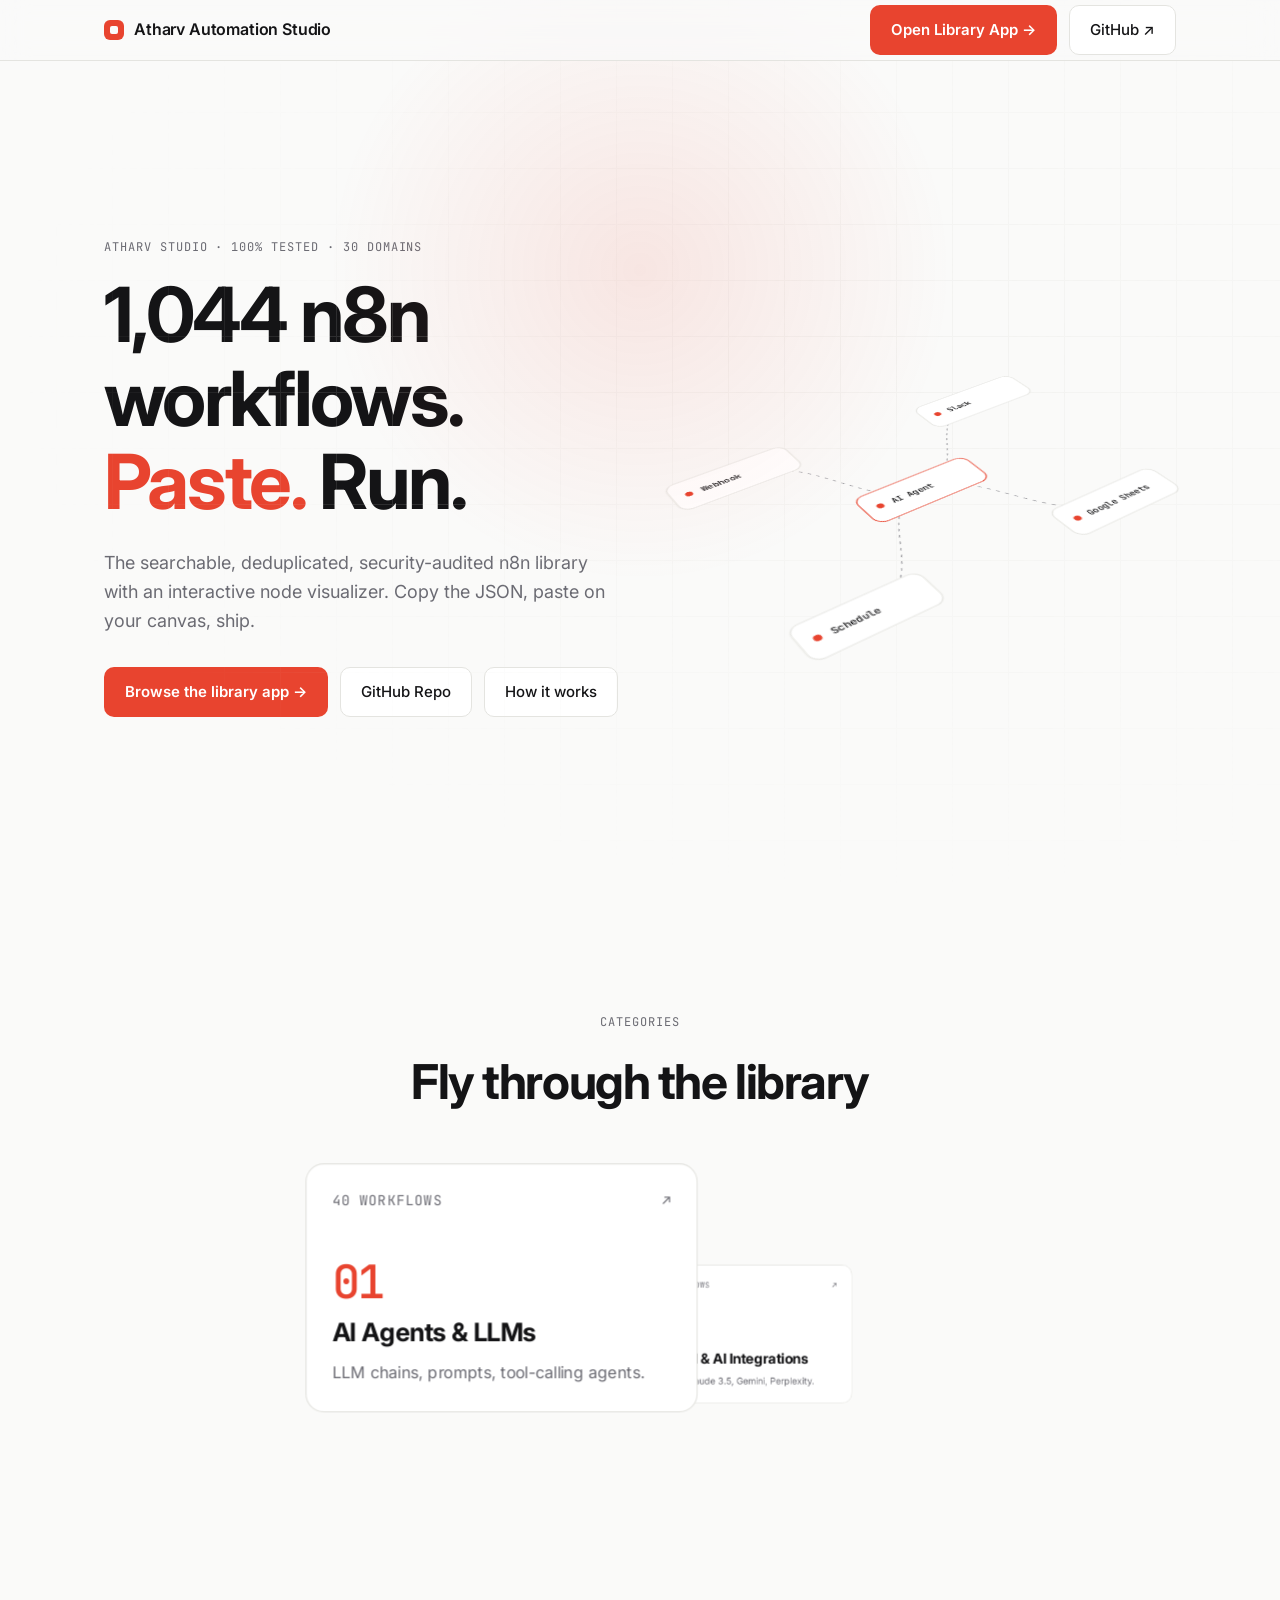
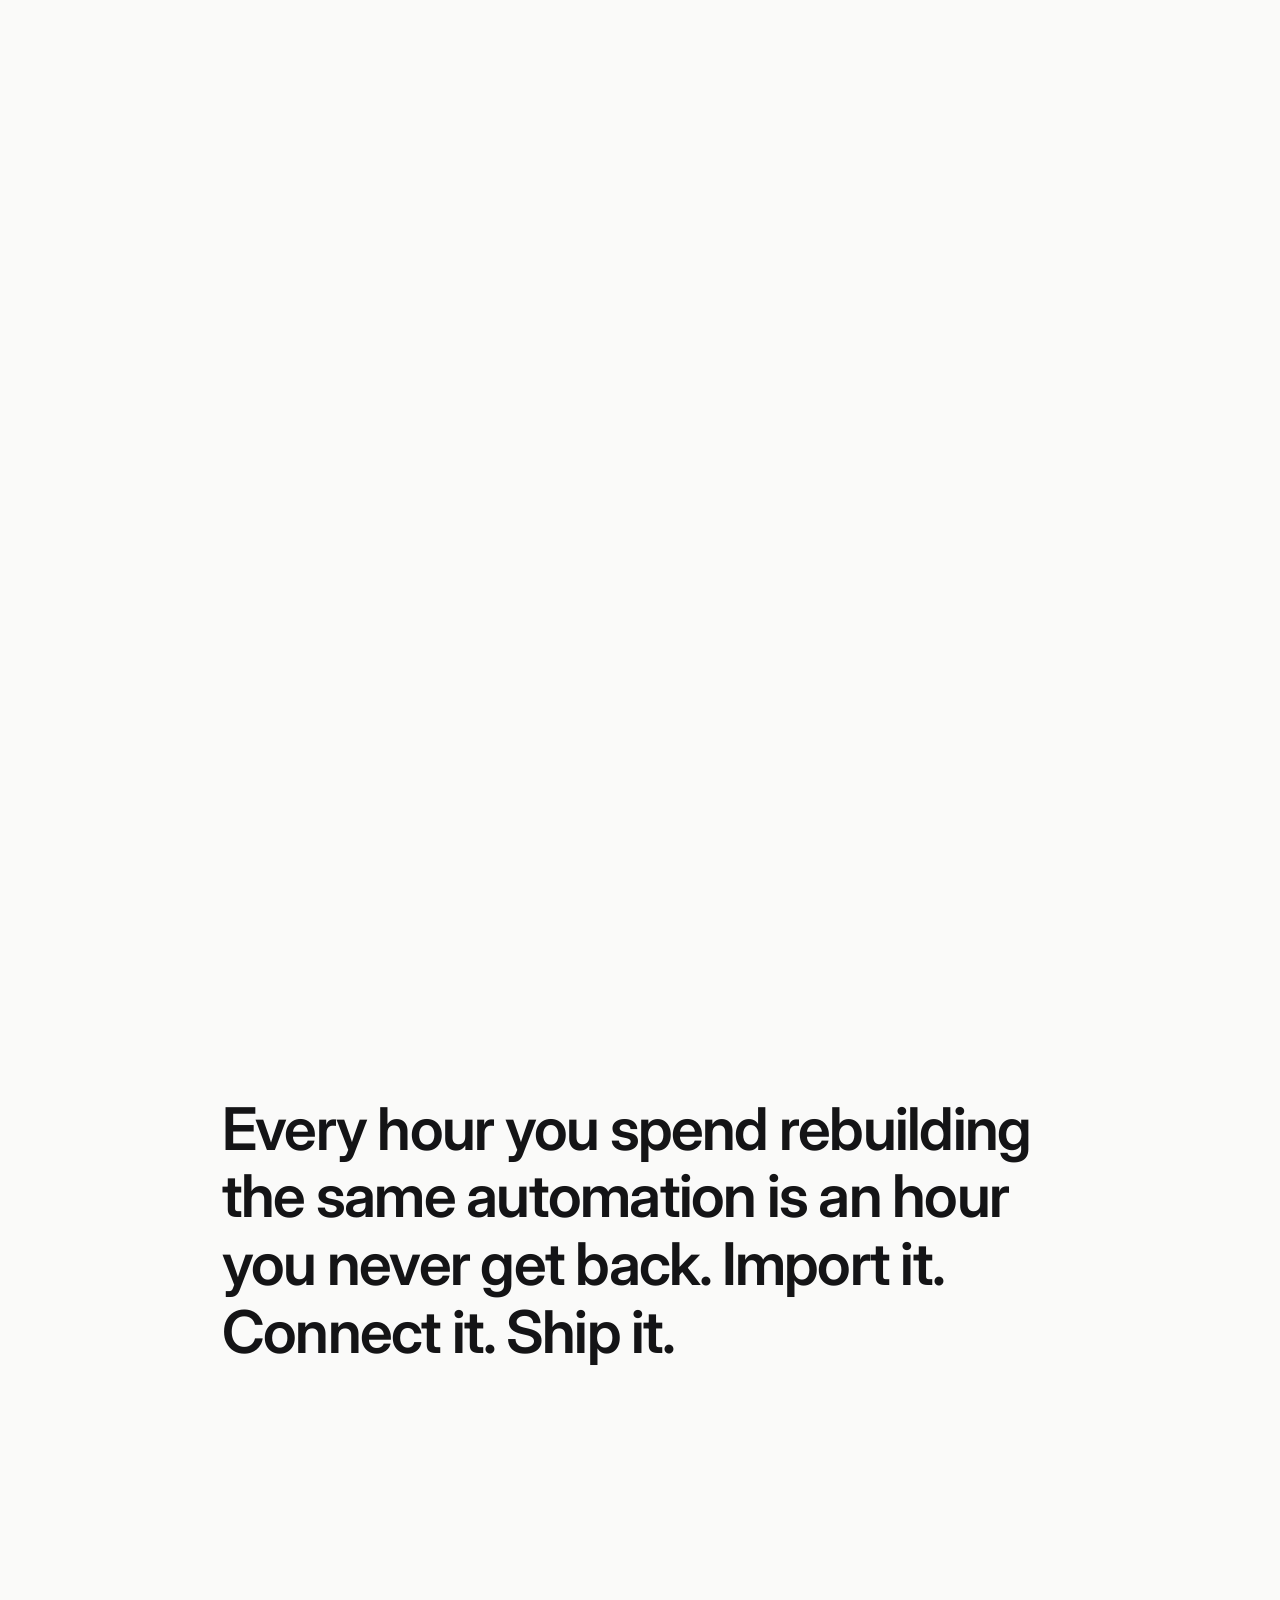
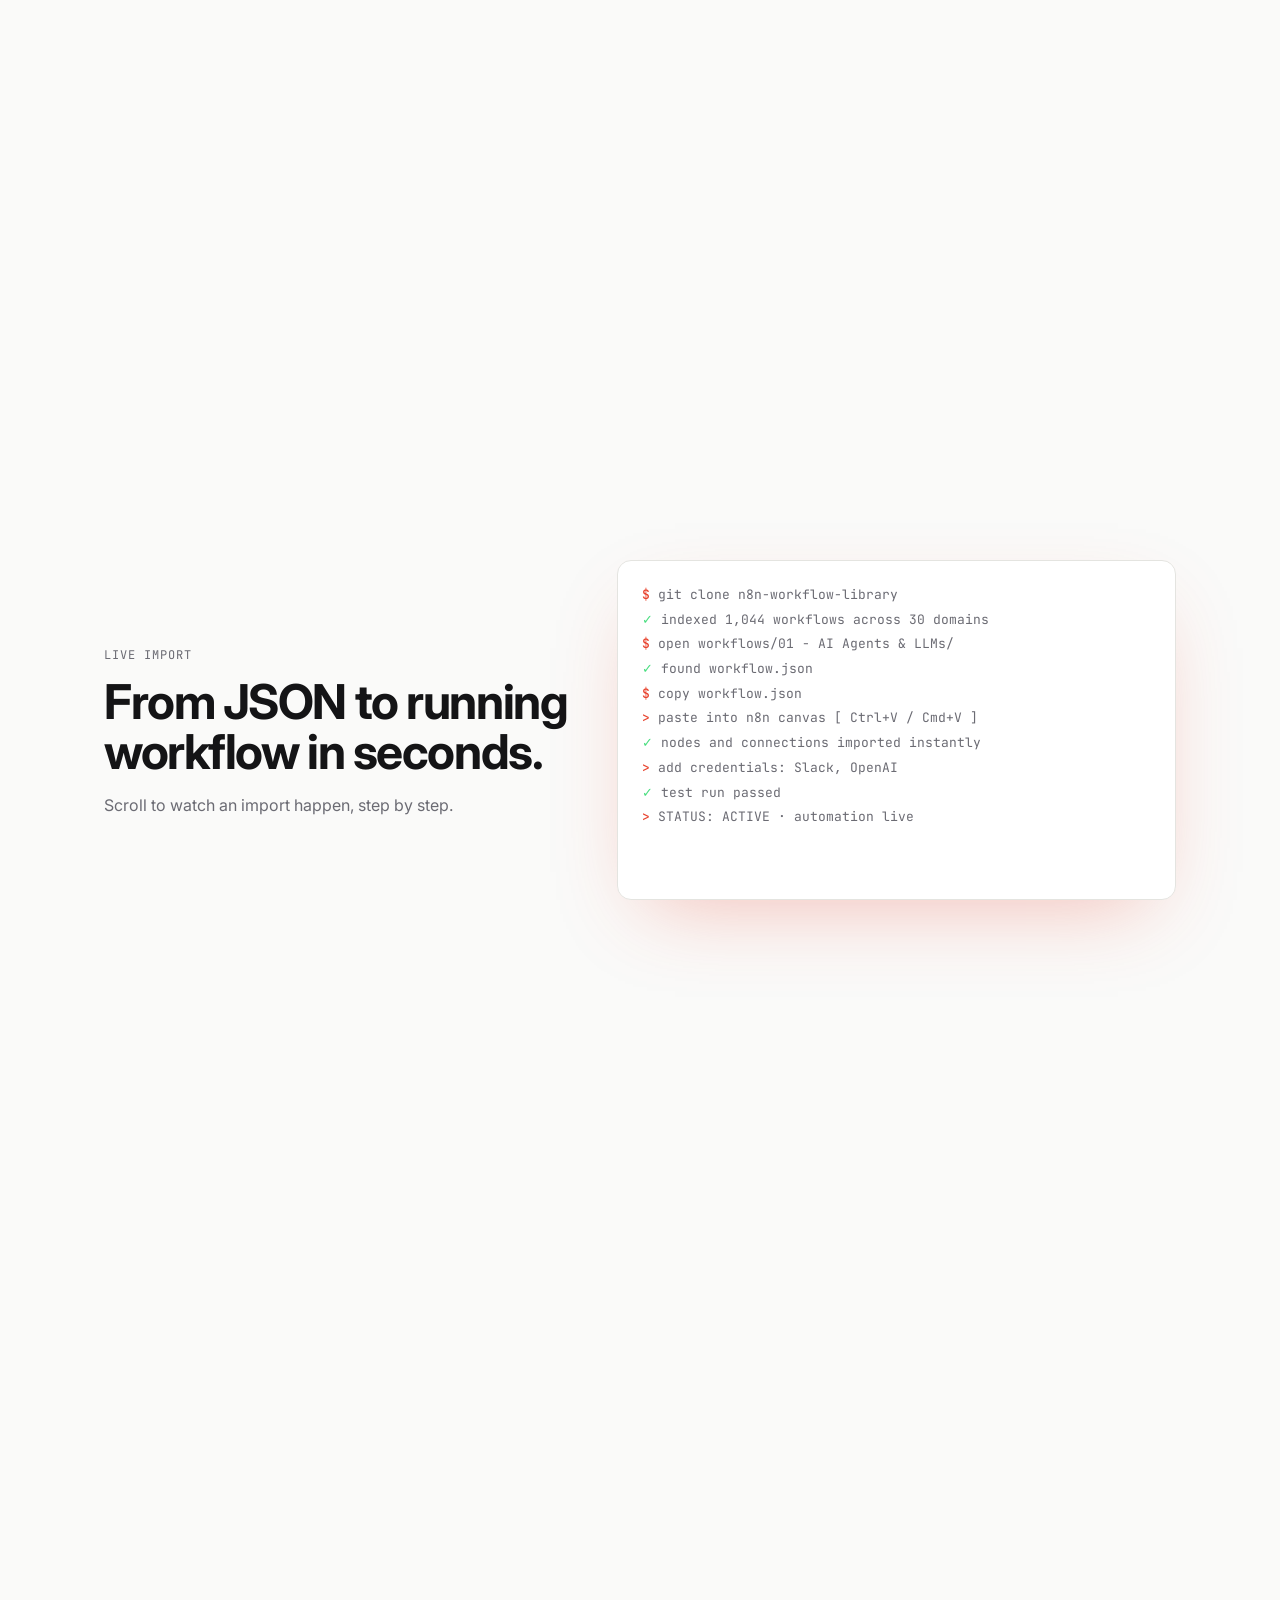
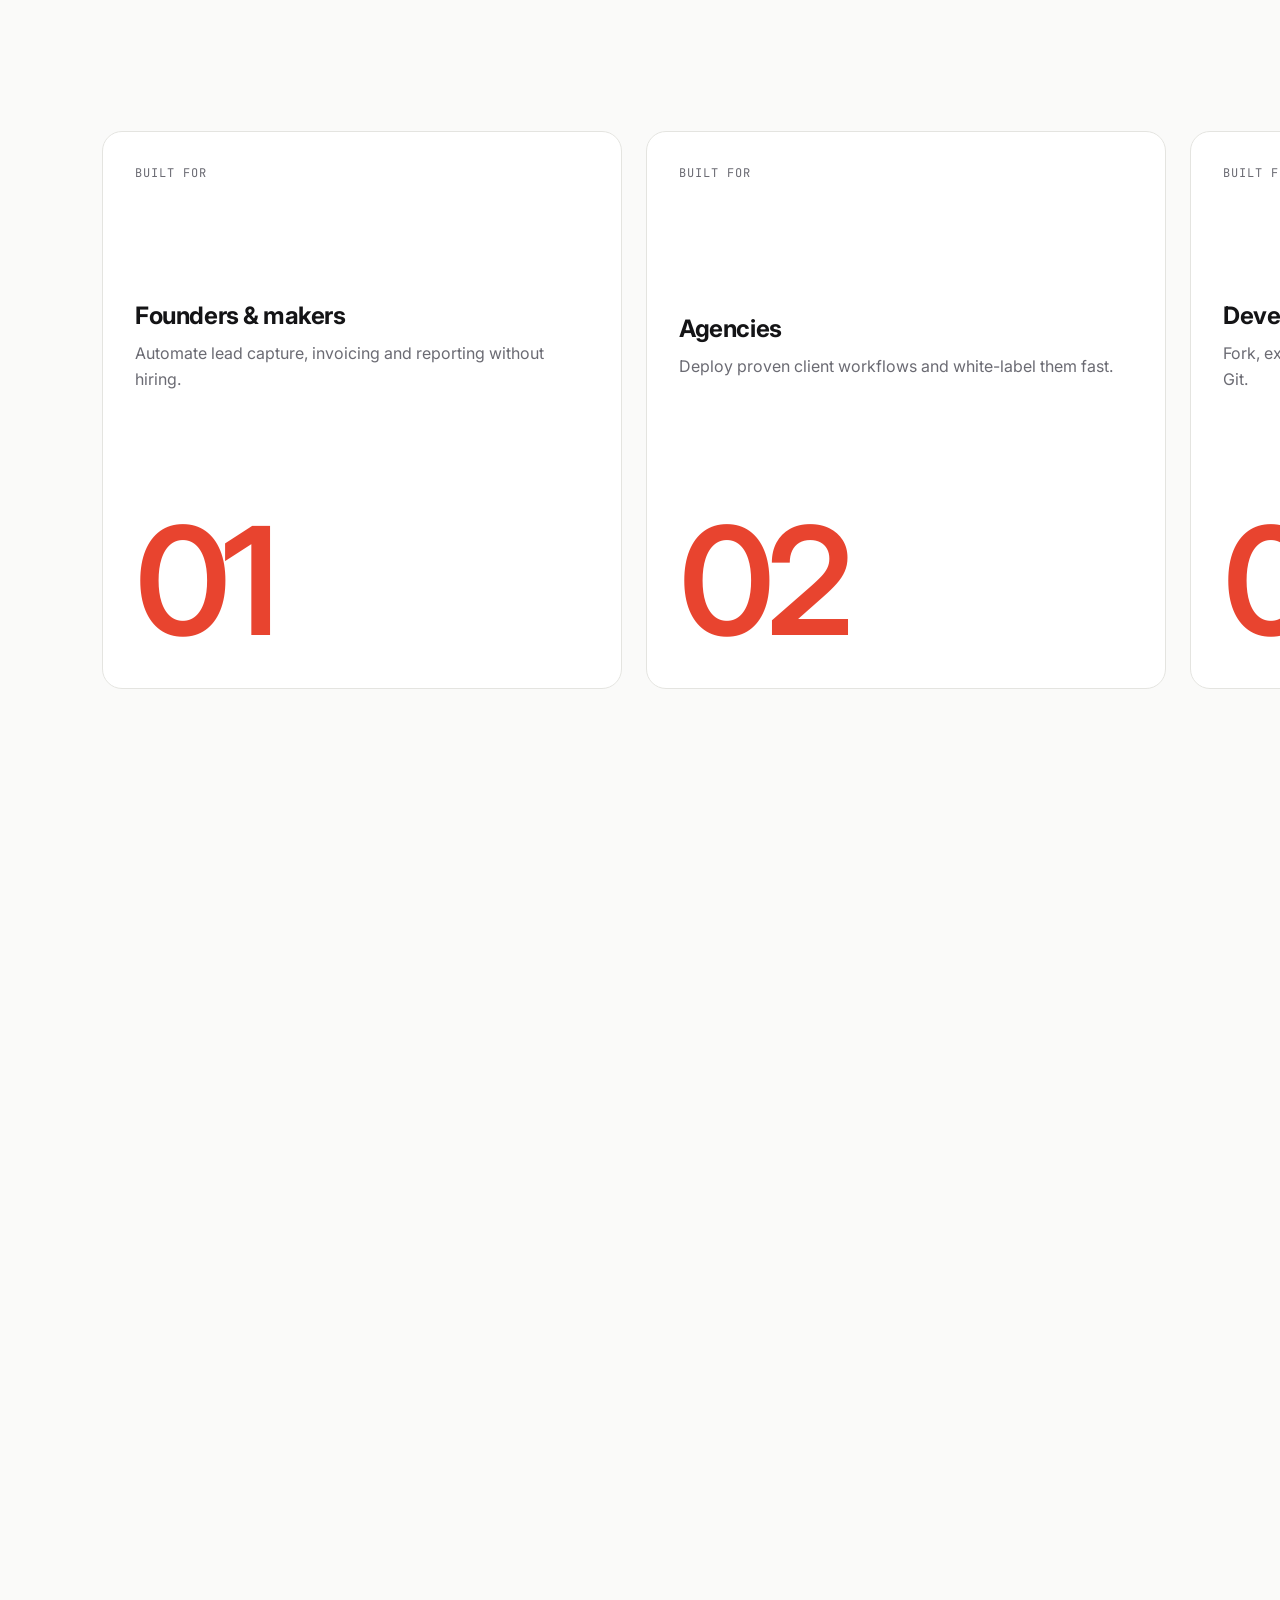
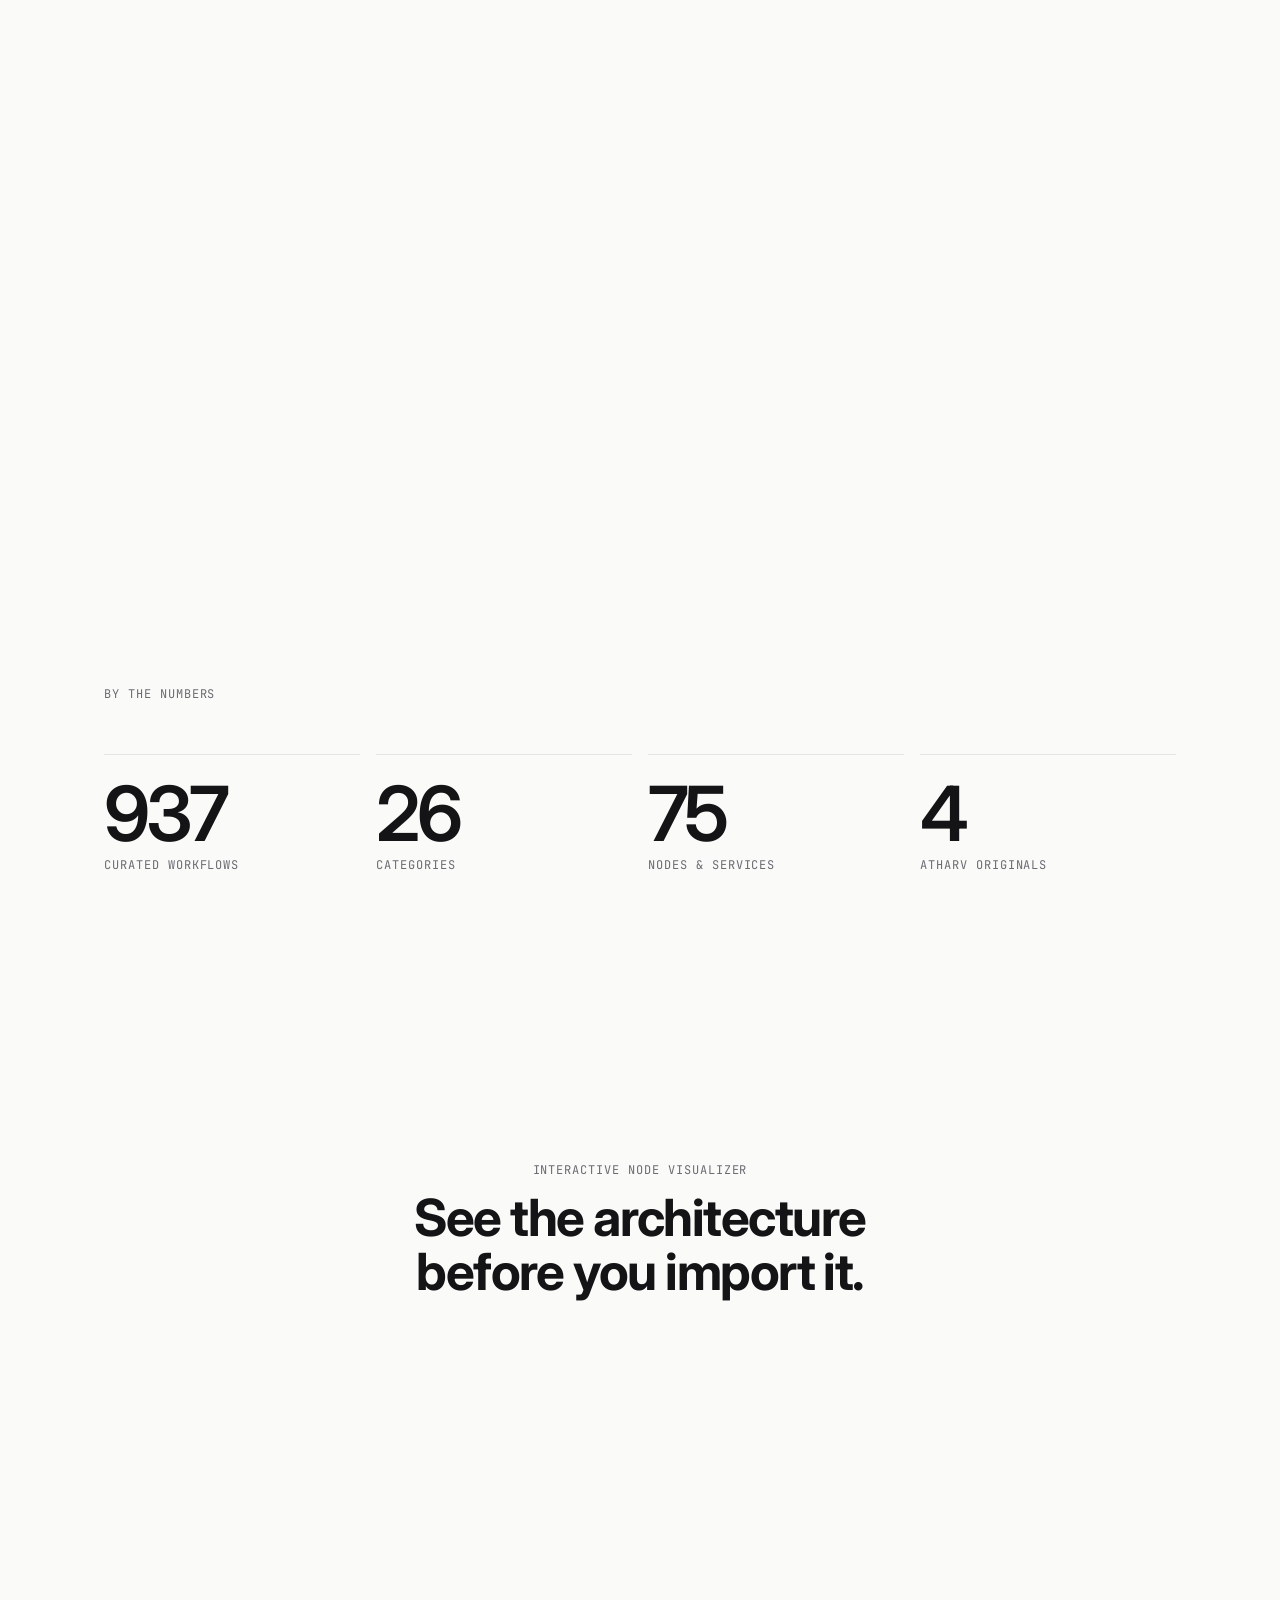
==== index.html @ 752c6cb5 "add github pages workflow and root redirect" ====
<!DOCTYPE html>
<html lang="en">
<head>
  <meta charset="utf-8">
  <meta name="viewport" content="width=device-width, initial-scale=1">
  <title>Atharv Automation Studio — n8n Workflow Library</title>
  <meta http-equiv="refresh" content="0; url=web/">
  <link rel="canonical" href="web/">
  <script>
    // Seamless immediate client redirect
    window.location.replace("web/" + window.location.search + window.location.hash);
  </script>
</head>
<body style="background:#0a0a0b;color:#f4f4f5;font-family:system-ui,-apple-system,sans-serif;display:grid;place-items:center;height:100vh;margin:0">
  <p>Redirecting to <a href="web/" style="color:#ff6d5a;text-decoration:none;font-weight:600">Atharv Automation Studio</a>...</p>
</body>
</html>
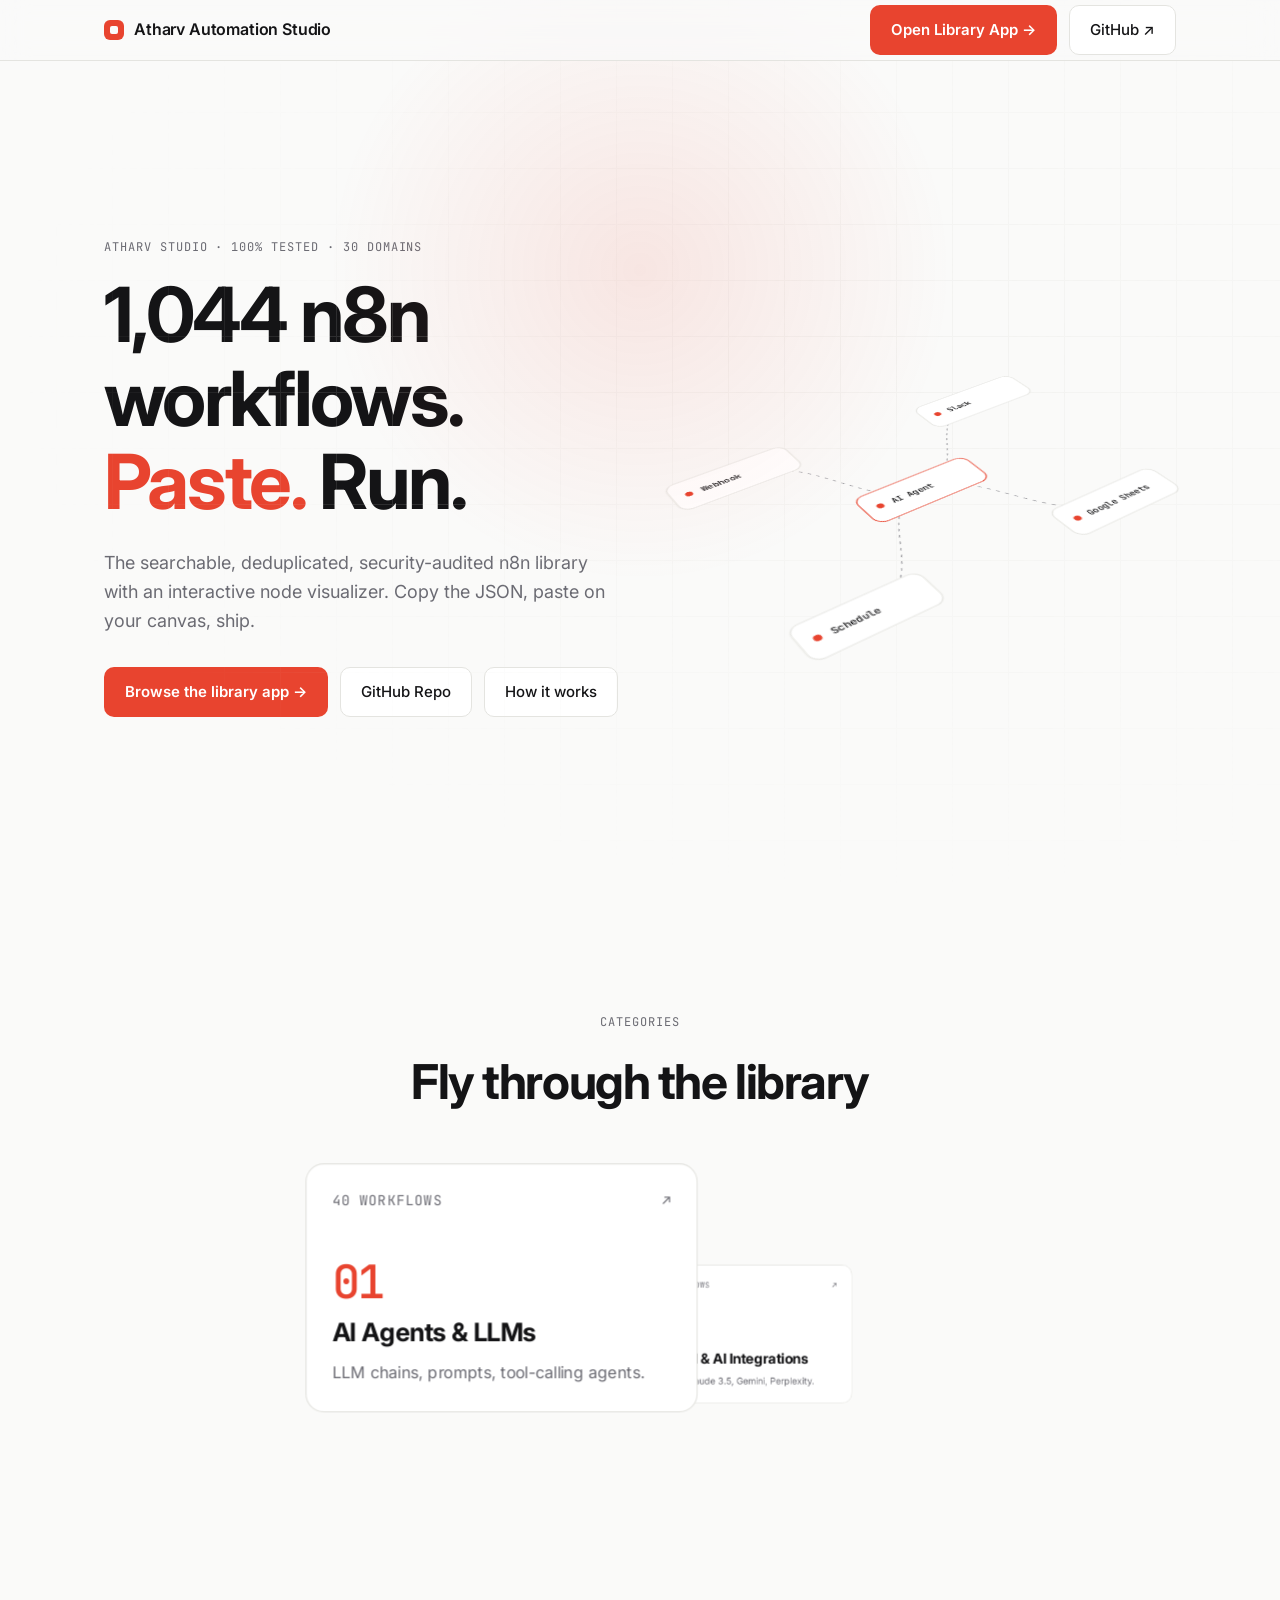
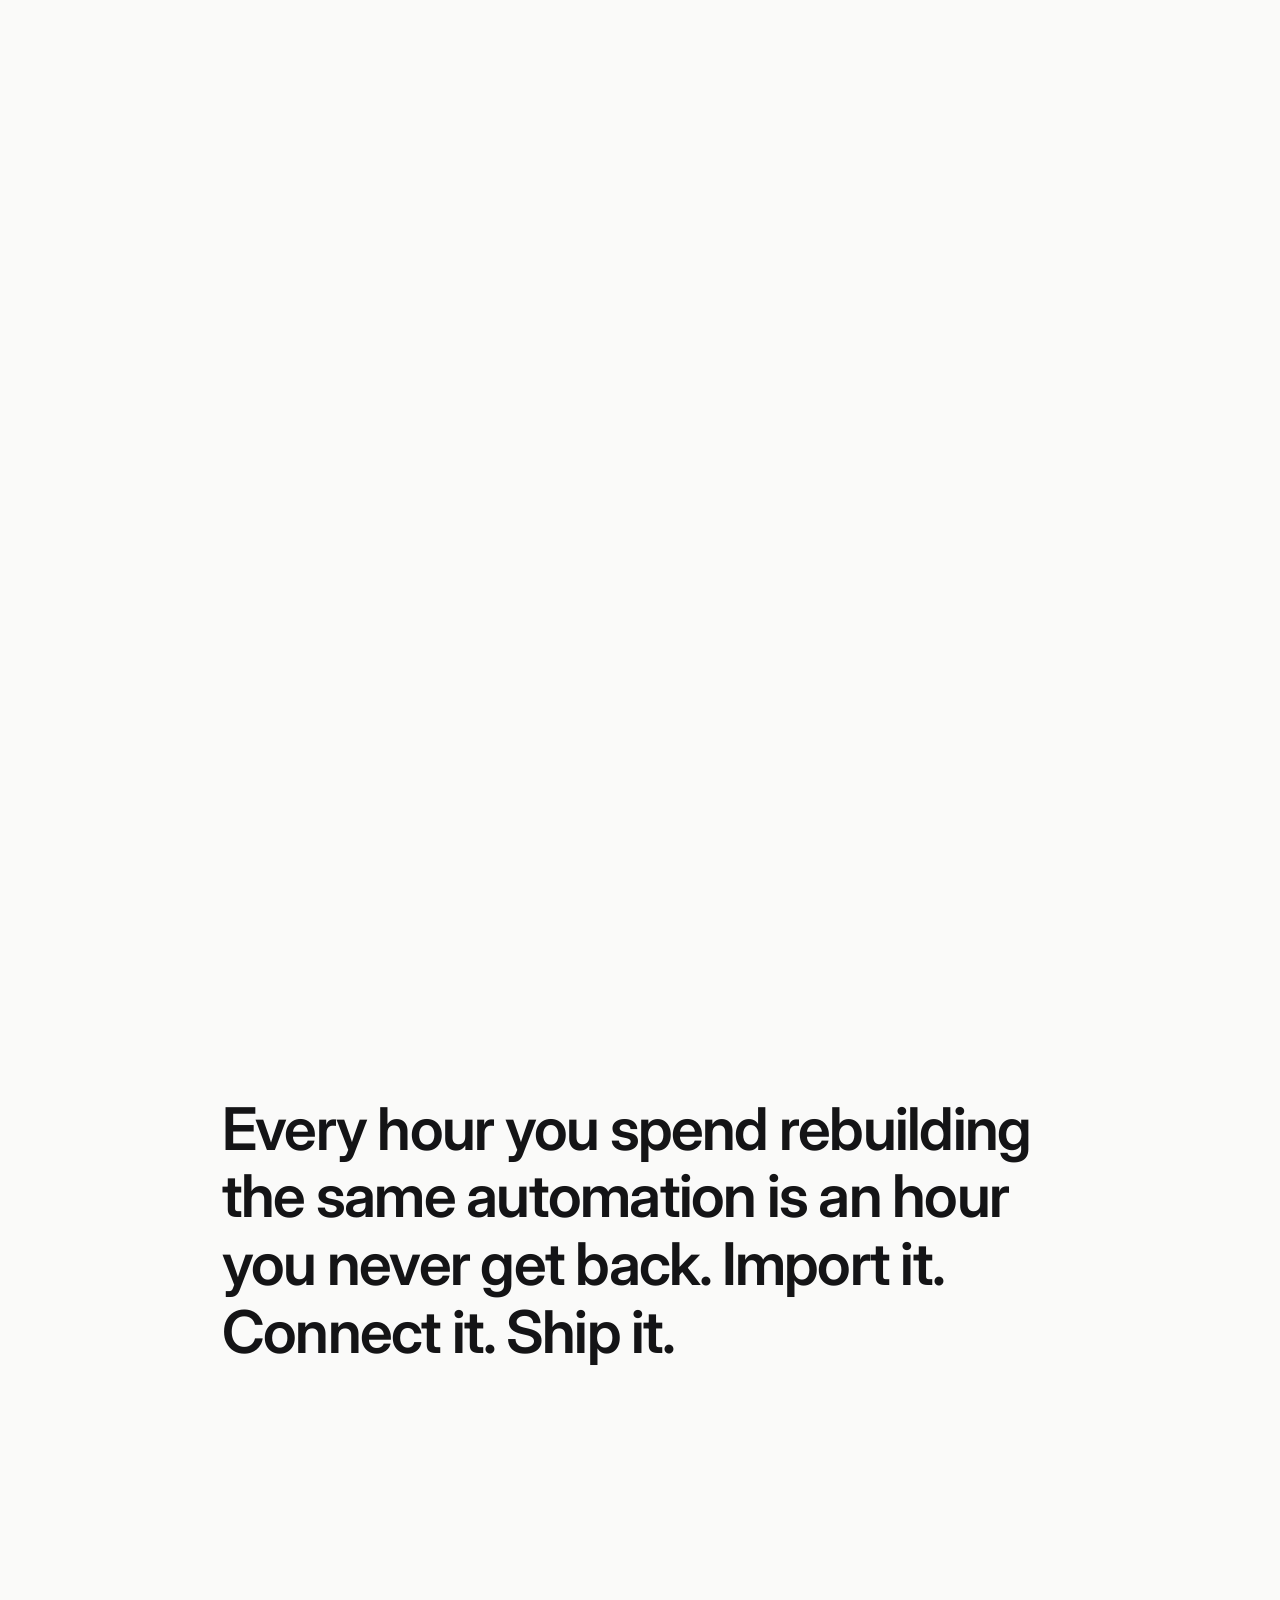
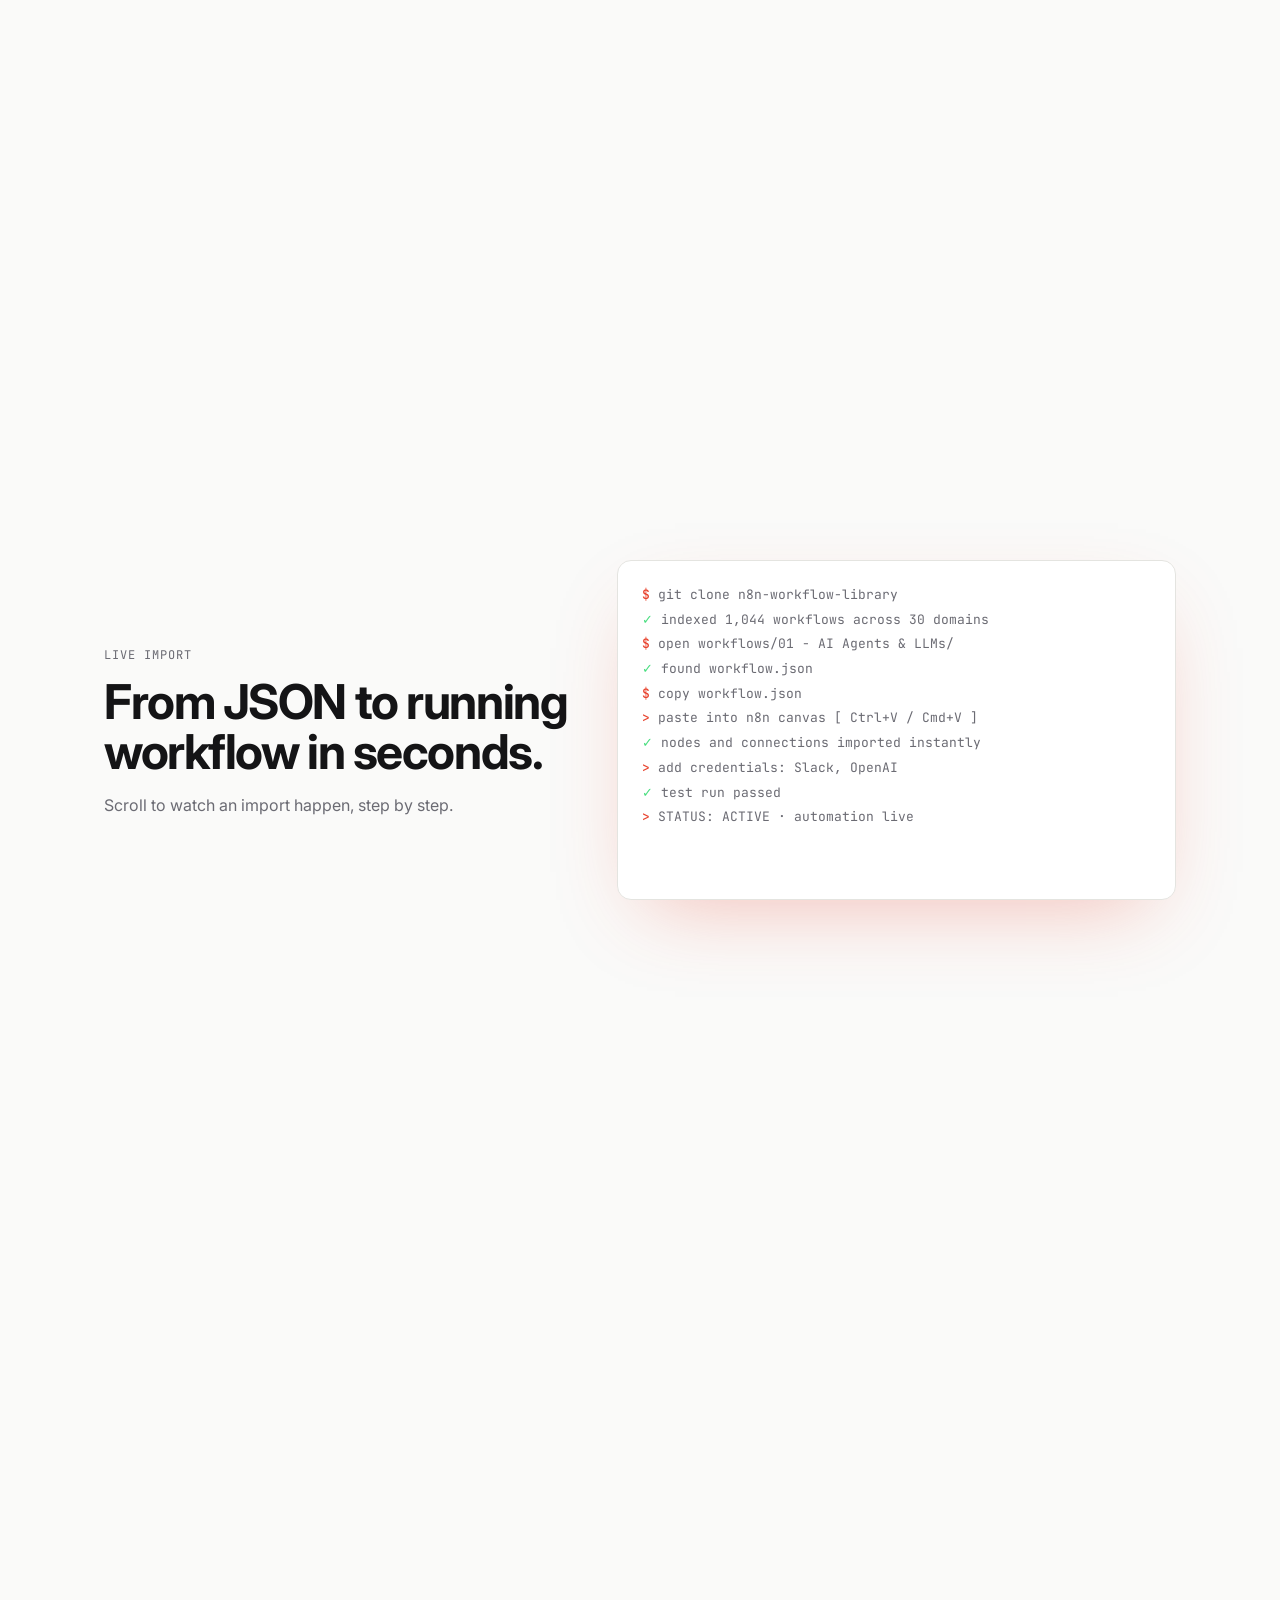
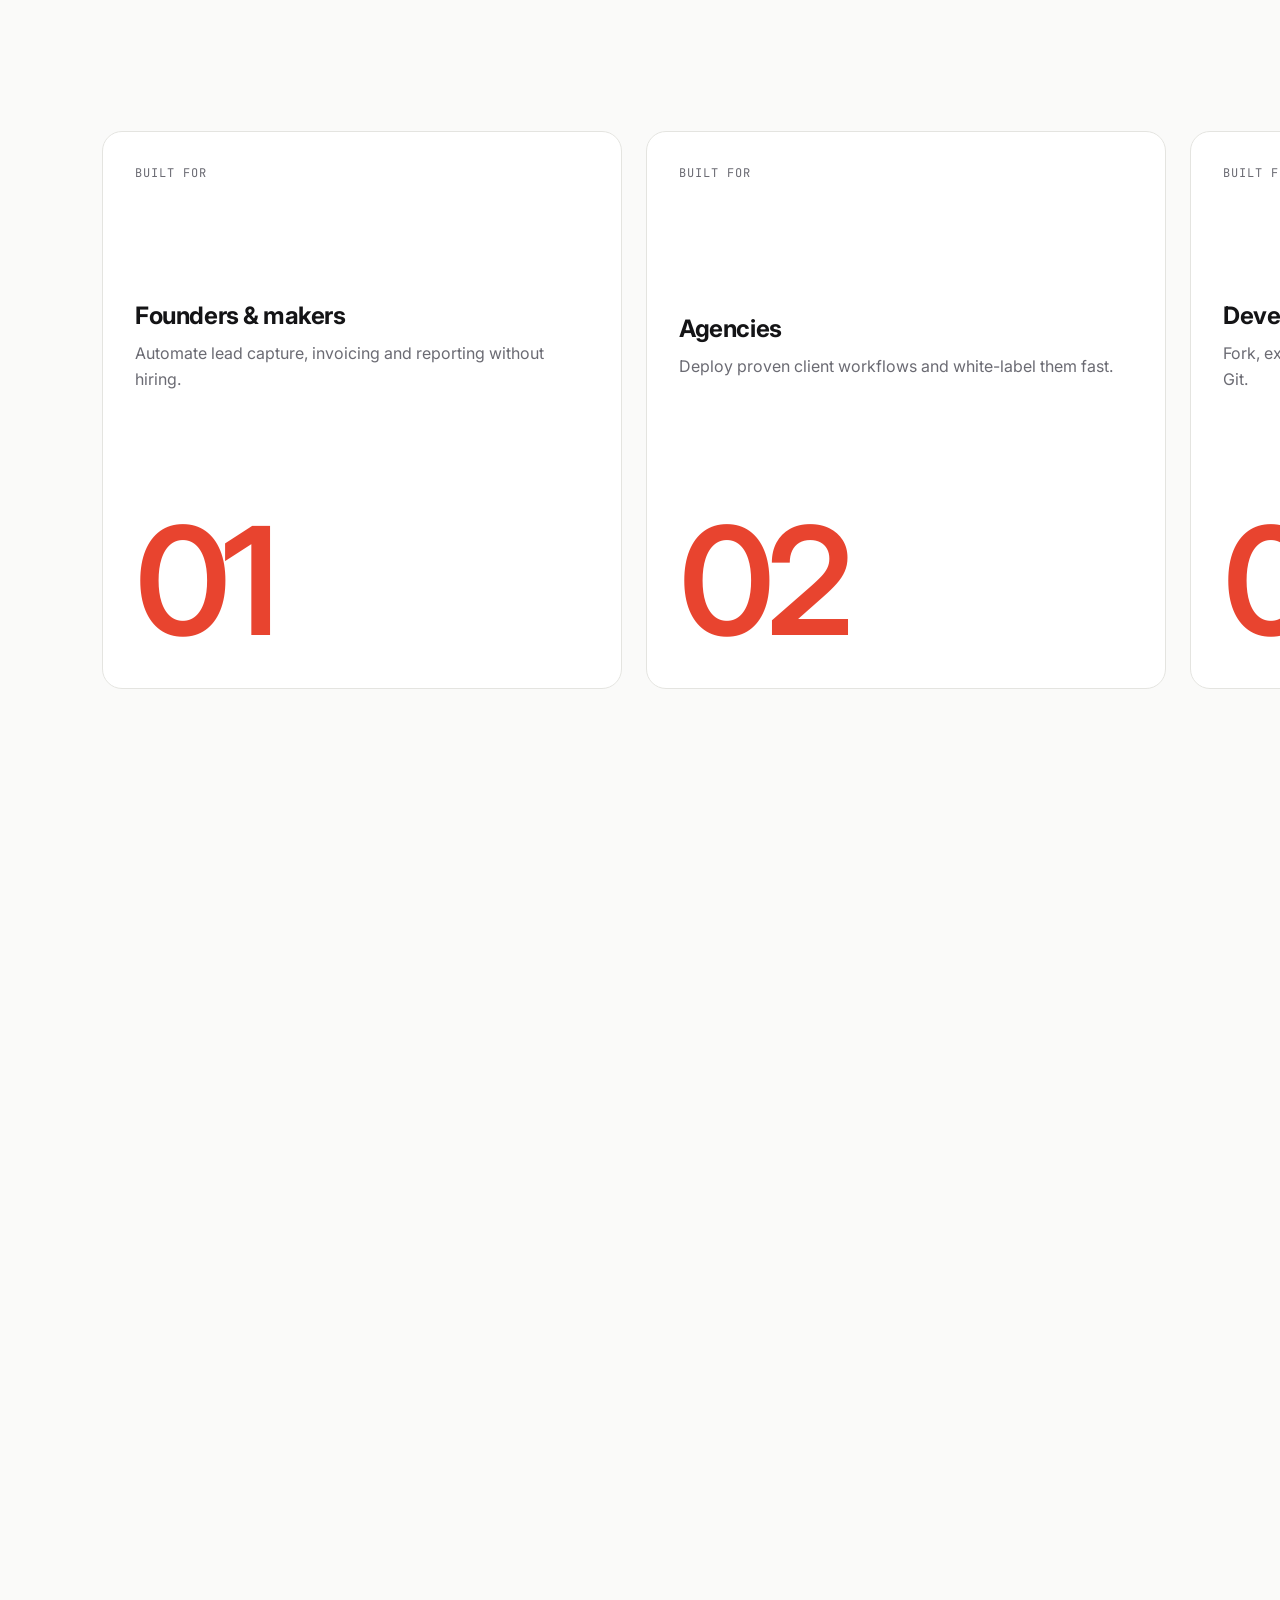
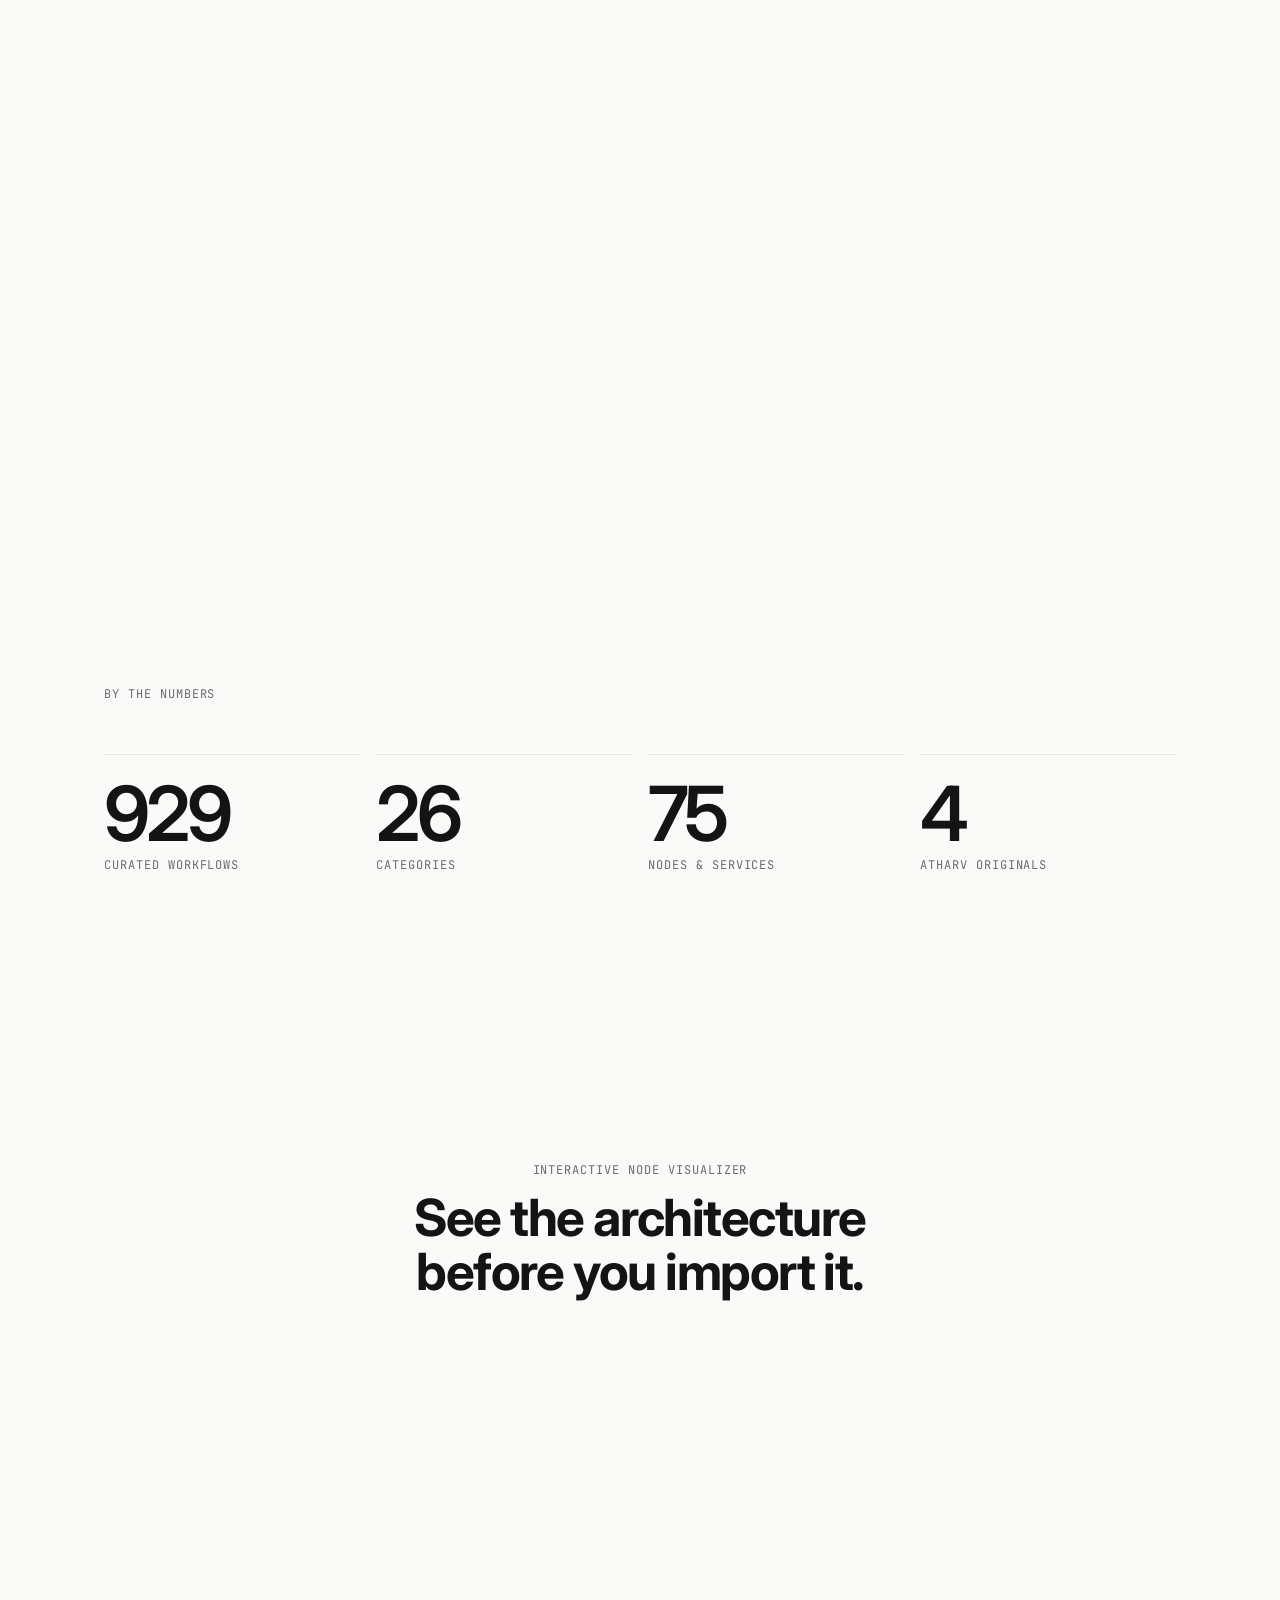
==== commit 6b85da71: "publish site to gh-pages" ====
--- a/index.html
+++ b/index.html
@@ -1,17 +1,491 @@
 <!DOCTYPE html>
 <html lang="en">
 <head>
-  <meta charset="utf-8">
-  <meta name="viewport" content="width=device-width, initial-scale=1">
-  <title>Atharv Automation Studio — n8n Workflow Library</title>
-  <meta http-equiv="refresh" content="0; url=web/">
-  <link rel="canonical" href="web/">
-  <script>
-    // Seamless immediate client redirect
-    window.location.replace("web/" + window.location.search + window.location.hash);
-  </script>
+<meta charset="utf-8">
+<meta name="viewport" content="width=device-width, initial-scale=1, viewport-fit=cover">
+<title>Atharv Automation Studio — n8n Workflow Library</title>
+<meta name="description" content="Searchable, verified library of 1,044+ enterprise n8n automation workflows across 30 categories with interactive node visualizer.">
+<link rel="preconnect" href="https://fonts.googleapis.com">
+<link href="https://fonts.googleapis.com/css2?family=Inter:wght@400;500;600;700&family=JetBrains+Mono:wght@400;500&display=swap" rel="stylesheet">
+<style>
+:root{
+  --bg:#0a0a0b;--surface:#121214;--line:#232327;--text:#f4f4f5;--muted:#8d8d96;--accent:#ff6d5a;--accent-ink:#1a0805;
+  --ease:cubic-bezier(.23,1,.32,1);
+  --sans:Inter,system-ui,-apple-system,"Segoe UI",sans-serif;--mono:"JetBrains Mono",ui-monospace,Menlo,monospace;
+  box-sizing:border-box;padding-top:env(safe-area-inset-top,0px);padding-bottom:env(safe-area-inset-bottom,0px);
+}
+@media (prefers-color-scheme:light){:root:not([data-theme="dark"]){--bg:#fafaf9;--surface:#fff;--line:#e4e4e0;--text:#141416;--muted:#6b6b73;--accent:#e8442f;--accent-ink:#fff}}
+:root[data-theme="light"]{--bg:#fafaf9;--surface:#fff;--line:#e4e4e0;--text:#141416;--muted:#6b6b73;--accent:#e8442f;--accent-ink:#fff}
+:root[data-theme="dark"]{--bg:#0a0a0b;--surface:#121214;--line:#232327;--text:#f4f4f5;--muted:#8d8d96;--accent:#ff6d5a;--accent-ink:#1a0805}
+html{scroll-padding-top:env(safe-area-inset-top,0px);color-scheme:dark light}
+*{box-sizing:border-box;margin:0}
+body{background:var(--bg);color:var(--text);font:400 16px/1.6 var(--sans);-webkit-font-smoothing:antialiased;overflow-x:hidden}
+a{color:inherit;text-decoration:none}
+.wrap{max-width:1120px;margin:0 auto;padding:0 24px}
+.mono{font-family:var(--mono);font-size:12px;letter-spacing:.08em;text-transform:uppercase;color:var(--muted)}
+nav{position:fixed;inset:0 0 auto;z-index:20;padding-top:env(safe-area-inset-top,0px);backdrop-filter:blur(14px);background:color-mix(in srgb,var(--bg) 70%,transparent);border-bottom:1px solid var(--line)}
+nav .wrap{display:flex;align-items:center;justify-content:space-between;height:60px}
+.nav-actions{display:flex;align-items:center;gap:12px}
+.logo{display:flex;gap:10px;align-items:center;font-weight:600;letter-spacing:-.01em}
+.logo i{width:20px;height:20px;border-radius:6px;background:var(--accent);display:block;position:relative}
+.logo i::after{content:"";position:absolute;inset:6px;border-radius:2px;background:var(--bg)}
+.btn{display:inline-flex;align-items:center;gap:8px;padding:12px 20px;border-radius:10px;font-weight:500;font-size:15px;border:1px solid var(--line);background:var(--surface);transition:transform .16s var(--ease),background .2s,border-color .2s}
+.btn:hover{border-color:var(--muted)}
+.btn:active{transform:scale(.97)}
+.btn.pri{background:var(--accent);color:var(--accent-ink);border-color:transparent;font-weight:600}
+.btn.pri:hover{background:color-mix(in srgb,var(--accent) 88%,white)}
+.btn:focus-visible{outline:2px solid var(--accent);outline-offset:3px}
+
+/* HERO */
+.hero{min-height:100vh;display:grid;align-items:center;padding:110px 0 60px;position:relative;overflow:hidden}
+.hero .wrap{display:grid;grid-template-columns:1.05fr 1fr;gap:40px;align-items:center}
+h1{font-size:clamp(40px,6vw,76px);line-height:1.02;letter-spacing:-.035em;font-weight:700;margin:18px 0 22px;text-wrap:balance}
+h1 em{font-style:normal;color:var(--accent)}
+.lede{color:var(--muted);font-size:18px;max-width:46ch;margin-bottom:32px}
+.ctas{display:flex;gap:12px;flex-wrap:wrap}
+.stage3d{perspective:1100px;height:480px;display:grid;place-items:center}
+.graph{width:min(100%,520px);aspect-ratio:1;transform-style:preserve-3d;will-change:transform;transition:transform .5s var(--ease)}
+.graph svg{width:100%;height:100%;overflow:visible}
+.node rect{fill:var(--surface);stroke:var(--line);stroke-width:1.2}
+.node text{fill:var(--text);font:500 11px var(--mono)}
+.node .dot{fill:var(--accent)}
+.edge{fill:none;stroke:var(--muted);stroke-width:1.2;stroke-dasharray:4 6;opacity:.6;animation:flow 1.6s linear infinite}
+@keyframes flow{to{stroke-dashoffset:-20}}
+.grid-bg{position:absolute;inset:0;background-image:linear-gradient(var(--line) 1px,transparent 1px),linear-gradient(90deg,var(--line) 1px,transparent 1px);background-size:56px 56px;opacity:.35;mask-image:radial-gradient(ellipse at 70% 40%,#000 0,transparent 70%);-webkit-mask-image:radial-gradient(ellipse at 70% 40%,#000 0,transparent 70%)}
+
+/* TUNNEL */
+.tunnel{height:520vh;position:relative}
+.sticky{position:sticky;top:0;height:100vh;overflow:hidden;perspective:900px;perspective-origin:50% 45%}
+.sticky .head{position:absolute;top:12vh;left:0;right:0;text-align:center;z-index:5;pointer-events:none}
+.sticky h2{font-size:clamp(28px,4vw,48px);letter-spacing:-.03em;margin-top:10px}
+.world{position:absolute;inset:0;transform-style:preserve-3d;will-change:transform}
+.card{position:absolute;left:50%;top:50%;width:min(340px,78vw);padding:22px;border-radius:16px;background:var(--surface);border:1px solid var(--line);transform-style:preserve-3d;transition:border-color .2s;will-change:opacity}
+.card:hover{border-color:var(--accent)}
+.card .tag{display:flex;justify-content:space-between;margin-bottom:34px}
+.card h3{font-size:22px;letter-spacing:-.02em;margin-bottom:6px}
+.card p{color:var(--muted);font-size:14px}
+.card .n{font:500 40px var(--mono);color:var(--accent);letter-spacing:-.04em}
+.progress{position:absolute;bottom:6vh;left:50%;width:160px;height:2px;background:var(--line);transform:translateX(-50%);z-index:5}
+.progress b{display:block;height:100%;width:0;background:var(--accent)}
+
+/* STEPS */
+section.pad{padding:140px 0}
+.steps{display:grid;grid-template-columns:repeat(3,1fr);gap:16px;margin-top:56px}
+.step{padding:28px;border:1px solid var(--line);border-radius:16px;background:var(--surface);opacity:0;transform:translateY(24px) rotateX(8deg);transition:opacity .7s var(--ease),transform .7s var(--ease)}
+.step.in{opacity:1;transform:none}
+.step:nth-child(2){transition-delay:.08s}.step:nth-child(3){transition-delay:.16s}
+.step span{color:var(--accent);font:500 13px var(--mono)}
+.step h3{margin:44px 0 8px;font-size:20px;letter-spacing:-.02em}
+.step p{color:var(--muted);font-size:15px}
+pre{margin-top:28px;padding:20px;border-radius:12px;background:var(--surface);border:1px solid var(--line);font:400 13px/1.7 var(--mono);color:var(--muted);overflow-x:auto}
+pre b{color:var(--accent);font-weight:500}
+.cta{text-align:center;border-top:1px solid var(--line)}
+.cta h2{font-size:clamp(32px,5vw,60px);letter-spacing:-.035em;line-height:1.05;margin:14px auto 28px;max-width:16ch;text-wrap:balance}
+footer{padding:28px 0;border-top:1px solid var(--line);color:var(--muted);font-size:13px}
+footer .wrap{display:flex;justify-content:space-between;flex-wrap:wrap;gap:8px}
+@media(max-width:820px){.hero .wrap{grid-template-columns:1fr}.stage3d{height:340px}.steps{grid-template-columns:1fr}}
+@media(prefers-reduced-motion:reduce){*{animation:none!important;transition:none!important}.step{opacity:1;transform:none}}
+/* ADDED: loader, progress, scrub, terminal, h-scroll, marquee */
+#loader{position:fixed;inset:0;z-index:100;background:var(--bg);display:grid;place-items:center;transition:opacity .6s var(--ease),visibility .6s}
+#loader.done{opacity:0;visibility:hidden}
+#loader pre{background:none;border:0;color:var(--muted);min-height:130px}
+#loader pre b{color:var(--accent)}
+#topbar{position:fixed;top:0;left:0;height:2px;width:0;background:var(--accent);z-index:30}
+.w{display:inline-block;overflow:hidden;vertical-align:top;padding-bottom:.08em}
+.w>span{display:inline-block;transform:translateY(110%);transition:transform .9s var(--ease)}
+.go .w>span{transform:none}
+.pin{position:relative}
+.pin>.sticky2{position:sticky;top:0;height:100vh;display:grid;align-items:center;overflow:hidden}
+.scrub p{font-size:clamp(28px,4.6vw,60px);line-height:1.15;letter-spacing:-.03em;font-weight:600;max-width:22ch;margin:0 auto;text-align:left}
+.scrub .sw{opacity:.14;transition:opacity .25s linear}
+.scrub .sw.on{opacity:1}
+.term{border:1px solid var(--line);border-radius:14px;background:var(--surface);padding:22px 24px;font:400 13px/1.9 var(--mono);color:var(--muted);min-height:340px;box-shadow:0 30px 80px -30px color-mix(in srgb,var(--accent) 35%,transparent)}
+.term div{opacity:0;transform:translateX(-8px);transition:opacity .35s,transform .35s var(--ease)}
+.term div.on{opacity:1;transform:none}
+.term b{color:var(--accent);font-weight:500}
+.term .ok{color:#4ade80}
+.two{display:grid;grid-template-columns:1fr 1.2fr;gap:48px;align-items:center}
+.two h2{font-size:clamp(28px,4vw,48px);letter-spacing:-.03em;margin-top:10px;line-height:1.05}
+.two p{color:var(--muted);margin-top:16px;max-width:38ch}
+.htrack{display:flex;gap:24px;padding:0 8vw;will-change:transform}
+.panel{flex:0 0 min(70vw,520px);height:62vh;border:1px solid var(--line);border-radius:20px;background:var(--surface);padding:32px;display:flex;flex-direction:column;justify-content:space-between}
+.panel .big{font:600 clamp(72px,12vw,150px)/1 var(--sans);letter-spacing:-.06em;color:var(--accent)}
+.panel h3{font-size:24px;letter-spacing:-.02em;margin-bottom:6px}
+.panel p{color:var(--muted)}
+.stats{display:grid;grid-template-columns:repeat(4,1fr);gap:16px;margin-top:48px}@media(max-width:900px){.stats{grid-template-columns:1fr 1fr}}
+.stat{border-top:1px solid var(--line);padding-top:20px}
+.stat b{display:block;font:600 clamp(40px,6vw,76px)/1 var(--sans);letter-spacing:-.05em}
+.marq{overflow:hidden;border-block:1px solid var(--line);padding:18px 0;mask-image:linear-gradient(90deg,transparent,#000 10%,#000 90%,transparent);-webkit-mask-image:linear-gradient(90deg,transparent,#000 10%,#000 90%,transparent)}
+.marq div{display:flex;gap:48px;width:max-content;animation:mq 30s linear infinite;font:500 14px var(--mono);color:var(--muted);text-transform:uppercase;letter-spacing:.1em}
+.marq span::before{content:"◆";color:var(--accent);margin-right:48px}
+@keyframes mq{to{transform:translateX(-50%)}}
+.bh{font-size:clamp(28px,4vw,52px);letter-spacing:-.03em;line-height:1.05;margin:10px auto 28px;max-width:20ch;text-wrap:balance}
+.gstage{perspective:1200px;margin:10px auto}.gstage svg{width:100%;max-width:900px;transform-style:preserve-3d;will-change:transform;overflow:visible}
+.ed{fill:none;stroke:var(--accent);stroke-width:2;stroke-dasharray:1;stroke-dashoffset:1}
+.gn{opacity:0;transition:opacity .4s}.gn.on{opacity:1}.gn rect{fill:var(--surface);stroke:var(--line)}.gn.on rect{stroke:var(--accent)}.gn text{fill:var(--text);font:500 12px var(--mono)}
+.bento{display:grid;grid-template-columns:repeat(3,1fr);gap:16px;margin-top:40px;text-align:left}
+.bc{border:1px solid var(--line);border-radius:18px;background:var(--surface);padding:28px;min-height:210px;display:flex;flex-direction:column;justify-content:flex-end;gap:8px}
+.bc.big{grid-column:span 2}.bc h3{font-size:22px;letter-spacing:-.02em}.bc p,.stat p{color:var(--muted);font-size:14px;margin-top:6px}
+kbd{font:500 12px var(--mono);border:1px solid var(--line);border-radius:5px;padding:1px 6px}
+.stats.sec .stat{border:1px solid var(--line);border-radius:16px;background:var(--surface);padding:24px}
+[data-r]{opacity:0;transform:translateY(36px) scale(.96);transition:opacity .8s var(--ease),transform .8s var(--ease)}
+[data-r].in{opacity:1;transform:none}[data-tilt].in{transition:opacity .8s var(--ease),transform .25s var(--ease)}
+.glow{position:fixed;inset:0;pointer-events:none;z-index:1;background:radial-gradient(520px circle at var(--mx,50%) var(--my,30%),color-mix(in srgb,var(--accent) 11%,transparent),transparent 60%)}
+@media(max-width:820px){.bento{grid-template-columns:1fr}.bc.big{grid-column:auto}}
+@media(prefers-reduced-motion:reduce){[data-r]{opacity:1;transform:none}}
+@media(max-width:820px){.two{grid-template-columns:1fr}.stats{grid-template-columns:1fr}}
+.dock{position:fixed;bottom:calc(20px + env(safe-area-inset-bottom,0px));left:50%;transform:translate(-50%,120%);z-index:50;transition:transform .4s var(--ease),opacity .4s;opacity:0;pointer-events:none}
+.dock.show{transform:translate(-50%,0);opacity:1;pointer-events:auto}
+.dock-inner{display:flex;align-items:center;gap:16px;background:color-mix(in srgb,var(--surface) 92%,transparent);border:1px solid var(--accent);box-shadow:0 20px 50px -15px color-mix(in srgb,var(--accent) 35%,transparent);backdrop-filter:blur(16px);padding:10px 18px;border-radius:14px}
+.dock-text{display:flex;flex-direction:column;font-size:12.5px;line-height:1.35;text-align:left}
+.dock-text strong{color:var(--text);font-size:14px;letter-spacing:-.01em}
+.dock-text span{color:var(--muted)}
+</style>
 </head>
-<body style="background:#0a0a0b;color:#f4f4f5;font-family:system-ui,-apple-system,sans-serif;display:grid;place-items:center;height:100vh;margin:0">
-  <p>Redirecting to <a href="web/" style="color:#ff6d5a;text-decoration:none;font-weight:600">Atharv Automation Studio</a>...</p>
+<body>
+<div id="loader"><pre id="boot"></pre></div>
+<div id="topbar"></div>
+<nav><div class="wrap">
+  <a class="logo" href="#top"><i></i>Atharv Automation Studio</a>
+  <div class="nav-actions">
+    <a class="btn pri" href="browse.html">Open Library App →</a>
+    <a class="btn" id="navRepo" href="https://github.com/cyber-atharv/n8n-workflow-library" target="_blank" rel="noopener">GitHub ↗</a>
+  </div>
+</div></nav>
+
+<header class="hero" id="top">
+  <div class="grid-bg"></div>
+  <div class="wrap">
+    <div>
+      <span class="mono">Atharv Studio · 100% Tested · 30 Domains</span>
+      <h1>1,044 n8n workflows. <em>Paste.</em> Run.</h1>
+      <p class="lede" id="lede">The searchable, deduplicated, security-audited n8n library with an interactive node visualizer. Copy the JSON, paste on your canvas, ship.</p>
+      <div class="ctas">
+        <a class="btn pri" id="heroBrowse" href="browse.html">Browse the library app →</a>
+        <a class="btn" id="heroRepo" href="https://github.com/cyber-atharv/n8n-workflow-library" target="_blank" rel="noopener">GitHub Repo</a>
+        <a class="btn" href="#how">How it works</a>
+      </div>
+    </div>
+    <div class="stage3d" id="stage">
+      <div class="graph" id="graph">
+        <svg viewBox="0 0 520 520" aria-label="Animated n8n workflow graph">
+          <path class="edge" d="M110 130 C 200 130, 190 260, 260 260"/>
+          <path class="edge" d="M260 260 C 330 260, 330 150, 410 150"/>
+          <path class="edge" d="M260 260 C 330 260, 330 390, 410 390"/>
+          <path class="edge" d="M110 390 C 190 390, 190 260, 260 260"/>
+          <g class="node" style="transform:translateZ(60px)"><rect x="40" y="105" width="140" height="50" rx="12"/><circle class="dot" cx="58" cy="130" r="4"/><text x="72" y="134">Webhook</text></g>
+          <g class="node"><rect x="40" y="365" width="140" height="50" rx="12"/><circle class="dot" cx="58" cy="390" r="4"/><text x="72" y="394">Schedule</text></g>
+          <g class="node"><rect x="190" y="235" width="140" height="50" rx="12" style="stroke:var(--accent)"/><circle class="dot" cx="208" cy="260" r="4"/><text x="222" y="264">AI Agent</text></g>
+          <g class="node"><rect x="340" y="125" width="140" height="50" rx="12"/><circle class="dot" cx="358" cy="150" r="4"/><text x="372" y="154">Slack</text></g>
+          <g class="node"><rect x="340" y="365" width="140" height="50" rx="12"/><circle class="dot" cx="358" cy="390" r="4"/><text x="372" y="394">Google Sheets</text></g>
+        </svg>
+      </div>
+    </div>
+  </div>
+</header>
+
+<section class="tunnel" id="tunnel">
+  <div class="sticky">
+    <div class="head"><span class="mono">Categories</span><h2>Fly through the library</h2></div>
+    <div class="world" id="world"></div>
+    <div class="progress"><b id="bar"></b></div>
+  </div>
+</section>
+
+<section class="pin scrub" id="scrub" style="height:300vh"><div class="sticky2"><div class="wrap"><p id="scrubText">Every hour you spend rebuilding the same automation is an hour you never get back. Import it. Connect it. Ship it.</p></div></div></section>
+
+<section class="pin" id="termSec" style="height:320vh"><div class="sticky2"><div class="wrap two">
+  <div><span class="mono">Live import</span><h2>From JSON to running workflow in seconds.</h2><p>Scroll to watch an import happen, step by step.</p></div>
+  <div class="term" id="term"></div>
+</div></div></section>
+
+<section class="pin" id="hs" style="height:420vh"><div class="sticky2"><div class="htrack" id="htrack">
+  <div class="panel"><span class="mono">Built for</span><div><h3>Founders &amp; makers</h3><p>Automate lead capture, invoicing and reporting without hiring.</p></div><div class="big">01</div></div>
+  <div class="panel"><span class="mono">Built for</span><div><h3>Agencies</h3><p>Deploy proven client workflows and white-label them fast.</p></div><div class="big">02</div></div>
+  <div class="panel"><span class="mono">Built for</span><div><h3>Developers</h3><p>Fork, extend and version every workflow as plain JSON in Git.</p></div><div class="big">03</div></div>
+  <div class="panel"><span class="mono">Built for</span><div><h3>Learners</h3><p>Reverse-engineer real automations to master n8n quickly.</p></div><div class="big">04</div></div>
+</div></div></section>
+
+<section class="pad" style="padding-bottom:60px"><div class="wrap"><span class="mono">By the numbers</span>
+  <div class="stats"><div class="stat"><b data-n="1044">0</b><span class="mono">Curated workflows</span></div><div class="stat"><b data-n="30">0</b><span class="mono">Categories</span></div><div class="stat"><b data-n="85" data-s="+">0</b><span class="mono">Nodes &amp; services</span></div><div class="stat"><b data-n="5">0</b><span class="mono">Atharv originals</span></div></div></div></section>
+<section class="pin" id="gsec" style="height:380vh"><div class="sticky2"><div class="wrap" style="text-align:center">
+  <span class="mono">Interactive node visualizer</span><h2 class="bh">See the architecture before you import it.</h2>
+  <div class="gstage"><svg id="gsvg" viewBox="0 0 860 330"></svg></div>
+  <div class="mono" id="gcap">Node 0 / 6</div>
+</div></div></section>
+
+<section class="pad"><div class="wrap"><span class="mono">Everything built in</span><h2 class="bh">A library that works like a product.</h2>
+<div class="bento">
+<div class="bc big" data-r data-tilt><span class="mono">Search</span><h3>Find anything instantly</h3><p>Search by name, AI agent, Slack, Shopify, webhook or RAG. Press <kbd>/</kbd> to jump straight in.</p></div>
+<div class="bc" data-r data-tilt><span class="mono">Filters</span><h3>Slice 1,044 workflows</h3><p>Category, integration, trigger, complexity and credentials.</p></div>
+<div class="bc" data-r data-tilt><span class="mono">Visualizer</span><h3>Zoomable node graph</h3><p>Inspect nodes, triggers and config before you commit.</p></div>
+<div class="bc" data-r data-tilt><span class="mono">Import</span><h3>Copy &amp; download</h3><p>One-click clipboard copy or .json download.</p></div>
+<div class="bc big" data-r data-tilt><span class="mono">10-second guide</span><h3>Ctrl+V on your canvas. Done.</h3><p>Every workflow ships with a step-by-step import guide and similar-workflow suggestions.</p></div>
+</div></div></section>
+
+<section class="pad" style="padding-top:40px"><div class="wrap"><span class="mono">Security &amp; integrity audit</span><h2 class="bh">Audited, redacted, deduplicated.</h2>
+<div class="stats sec">
+<div class="stat" data-r data-tilt><b data-n="752">0</b><span class="mono">Plausible &amp; safe</span><p>Zero execution vulnerabilities.</p></div>
+<div class="stat" data-r data-tilt><b data-n="297">0</b><span class="mono">Manual review advised</span><p>Credentials, HTTP endpoints, special nodes.</p></div>
+<div class="stat" data-r data-tilt><b data-n="100" data-s="%">0</b><span class="mono">Secrets redacted</span><p>Keys and tokens masked everywhere.</p></div>
+<div class="stat" data-r data-tilt><b data-n="0">0</b><span class="mono">Duplicates</span><p>SHA-256 and structural dedup.</p></div>
+</div></div></section>
+<div class="marq"><div id="mq"></div></div>
+
+<section class="pad" id="how"><div class="wrap">
+  <span class="mono">How it works</span>
+  <h2 style="font-size:clamp(28px,4vw,48px);letter-spacing:-.03em;margin-top:10px">Three steps. No boilerplate.</h2>
+  <div class="steps">
+    <div class="step"><span>01</span><h3>Pick a workflow</h3><p>Browse by category. Each folder has a README, the workflow JSON and setup notes.</p></div>
+    <div class="step"><span>02</span><h3>Import to n8n</h3><p>Copy the JSON, open your canvas, and paste with Ctrl/Cmd + V. Nodes appear instantly.</p></div>
+    <div class="step"><span>03</span><h3>Connect and run</h3><p>Add your own credentials, test with sample data, then activate.</p></div>
+  </div>
+  <pre><b>$</b> git clone <span id="cloneUrl">https://github.com/cyber-atharv/n8n-workflow-library.git</span></pre>
+</div></section>
+
+<section class="pad cta" id="cta"><div class="wrap">
+  <span class="mono">Atharv Workplace · 1,044 Automations</span>
+  <h2>Stop rebuilding. Step into the workflow explorer.</h2>
+  <p class="lede" style="margin: 0 auto 30px; max-width: 48ch;">Search, filter by complexity, inspect visual node chains, and copy JSON directly to your n8n canvas.</p>
+  <div class="ctas" style="justify-content: center;">
+    <a class="btn pri" id="ctaBrowse" href="browse.html" style="font-size: 16px; padding: 14px 26px;">Open Workflow Explorer →</a>
+    <a class="btn" id="ctaRepo" href="#" target="_blank" rel="noopener">Star on GitHub ↗</a>
+  </div>
+</div></section>
+
+<footer><div class="wrap"><span>© <span id="yr"></span> Atharv Automation Studio · Created by Atharv Hogade (@cyber-atharv)</span><span>Not affiliated with n8n GmbH.</span></div></footer>
+
+<script>
+const CONFIG = {
+  repo: "https://github.com/cyber-atharv/n8n-workflow-library",
+  categories: [
+    {n:"01",t:"AI Agents & LLMs",d:"LLM chains, prompts, tool-calling agents.",c:"40 workflows"},
+    {n:"02",t:"OpenAI & AI Integrations",d:"GPT-4o, Claude 3.5, Gemini, Perplexity.",c:"40 workflows"},
+    {n:"03",t:"RAG & Vector Databases",d:"Qdrant, Pinecone, Chroma embeddings.",c:"39 workflows"},
+    {n:"04",t:"Chatbots & Conversational",d:"Customer assistants, dialogue flows.",c:"40 workflows"},
+    {n:"05",t:"WhatsApp, Telegram & Slack",d:"Multi-channel messaging & alerts.",c:"40 workflows"},
+    {n:"06",t:"Web Scraping & Browser",d:"Headless scraping, spiders, HTML extract.",c:"34 workflows"},
+    {n:"07",t:"Lead Gen & Enrichment",d:"Hunter, Clearbit, B2B intelligence.",c:"37 workflows"},
+    {n:"08",t:"Email Marketing & Outreach",d:"SendGrid, Mailchimp, campaigns.",c:"39 workflows"},
+    {n:"09",t:"Social Media Publishing",d:"Twitter/X, LinkedIn, auto-schedulers.",c:"40 workflows"},
+    {n:"10",t:"E-Commerce & Shopify",d:"Orders, cart recovery, inventory.",c:"40 workflows"}
+  ]
+};
+
+const $=s=>document.querySelector(s);
+["navRepo","heroRepo","ctaRepo"].forEach(i=>{
+  const el = $("#"+i);
+  if(el) el.href = CONFIG.repo;
+});
+$("#cloneUrl").textContent=CONFIG.repo+".git";
+$("#yr").textContent=new Date().getFullYear();
+
+const GAP=620, world=$("#world"), N=CONFIG.categories.length;
+CONFIG.categories.forEach((c,i)=>{
+  const el=document.createElement("a");
+  el.className="card"; el.href="browse.html?cat="+encodeURIComponent(c.t);
+  const x=(i%2?1:-1)*(120+(i%3)*40), y=(i%3-1)*60;
+  el._z=-i*GAP; el._x=x; el._y=y;
+  el.innerHTML=`<div class="tag mono"><span>${c.c}</span><span>↗</span></div><div class="n">${c.n}</div><h3>${c.t}</h3><p>${c.d}</p>`;
+  el.style.transform=`translate(-50%,-50%) translate3d(${x}px,${y}px,${el._z}px)`;
+  world.appendChild(el);
+});
+
+const tunnel=$("#tunnel"), bar=$("#bar"), cards=[...world.children];
+const reduce=matchMedia("(prefers-reduced-motion:reduce)").matches;
+let tick=false;
+function update(){
+  tick=false;
+  const r=tunnel.getBoundingClientRect(), max=tunnel.offsetHeight-innerHeight;
+  const p=Math.min(1,Math.max(0,-r.top/max));
+  const cam=p*(N-1)*GAP+120;
+  world.style.transform=`translateZ(${cam}px)`;
+  bar.style.width=(p*100)+"%";
+  cards.forEach(c=>{
+    const d=c._z+cam;
+    const far = d<-GAP*2.2 ? 0 : d<-GAP ? .25 : 1;
+    c.style.opacity = d>380 ? Math.max(0,1-(d-300)/80) : far;
+    c.style.pointerEvents = (d>-200&&d<300)?"auto":"none";
+  });
+}
+addEventListener("scroll",()=>{if(!tick){tick=true;requestAnimationFrame(update)}},{passive:true});
+addEventListener("resize",update); update();
+
+// hero graph: pointer + scroll tilt
+const g=$("#graph");
+let mx=0,my=0;
+function tilt(){g.style.transform=`rotateX(${55-my*10-scrollY*.03}deg) rotateZ(${-35+mx*10}deg)`}
+if(!reduce){
+  addEventListener("pointermove",e=>{mx=e.clientX/innerWidth-.5;my=e.clientY/innerHeight-.5;tilt()});
+  addEventListener("scroll",tilt,{passive:true});
+}
+tilt();
+
+// boot loader
+const bootLines=["<b>></b> BOOT SEQUENCE…","<b>></b> LOADING 1,044 WORKFLOWS [OK]","<b>></b> 30 DOMAINS INDEXED [READY]","<b>></b> LINK: n8n CANVAS [ESTABLISHED]"];
+const boot=$("#boot");let bi=0;
+const bt=setInterval(()=>{
+  if(bi<bootLines.length){
+    boot.innerHTML+=bootLines[bi++]+"\n";
+  }else{
+    clearInterval(bt);
+    setTimeout(()=>{
+      $("#loader").classList.add("done");
+      document.body.classList.add("go");
+    },350);
+  }
+},reduce?0:380);
+
+// split headline into masked words
+const h1=$("h1");
+function splitNode(n){
+  [...n.childNodes].forEach(c=>{
+    if(c.nodeType===3){
+      const f=document.createDocumentFragment();
+      c.textContent.split(/(\s+)/).forEach(t=>{
+        if(/^\s+$/.test(t)||!t){
+          f.append(t);
+        }else{
+          const w=document.createElement("span");
+          w.className="w";w.innerHTML="<span></span>";
+          w.firstChild.textContent=t;
+          w.firstChild.style.transitionDelay=(splitNode.i++*70)+"ms";
+          f.append(w);
+        }
+      });
+      c.replaceWith(f);
+    }else splitNode(c);
+  });
+}
+splitNode.i=0;splitNode(h1);
+
+// scrub words
+const st=$("#scrubText");
+st.innerHTML=st.textContent.trim().split(" ").map(w=>`<span class="sw">${w}</span>`).join(" ");
+const sw=[...st.querySelectorAll(".sw")];
+
+// terminal
+const lines=[
+  "<b>$</b> git clone n8n-workflow-library",
+  "<span class=ok>✓</span> indexed 1,044 workflows across 30 domains",
+  "<b>$</b> open workflows/01 - AI Agents & LLMs/",
+  "<span class=ok>✓</span> found workflow.json",
+  "<b>$</b> copy workflow.json",
+  "<b>></b> paste into n8n canvas  [ Ctrl+V / Cmd+V ]",
+  "<span class=ok>✓</span> nodes and connections imported instantly",
+  "<b>></b> add credentials: Slack, OpenAI",
+  "<span class=ok>✓</span> test run passed",
+  "<b>></b> STATUS: ACTIVE · automation live"
+];
+const term=$("#term");term.innerHTML=lines.map(l=>`<div>${l}</div>`).join("");
+const tl=[...term.children];
+
+// marquee
+const names=["Webhook","OpenAI","Slack","Gmail","Google Sheets","Notion","Telegram","HTTP Request","Airtable","Discord","PostgreSQL","Qdrant"];
+$("#mq").innerHTML=[...names,...names].map(n=>`<span>${n}</span>`).join("");
+
+// counters
+const co=new IntersectionObserver(es=>es.forEach(e=>{
+  if(!e.isIntersecting)return;
+  co.unobserve(e.target);
+  const t=+e.target.dataset.n,s=performance.now();
+  (function f(n){
+    const k=Math.min(1,(n-s)/1400);
+    e.target.textContent=Math.round(t*(1-Math.pow(1-k,4))).toLocaleString()+(k==1?(e.target.dataset.s||""):"");
+    if(k<1)requestAnimationFrame(f);
+  })(s);
+}),{threshold:.6});
+document.querySelectorAll("[data-n]").forEach(x=>co.observe(x));
+
+// pinned progress helper
+const prog=el=>{const r=el.getBoundingClientRect();return Math.min(1,Math.max(0,-r.top/(el.offsetHeight-innerHeight)))};
+const scrubEl=$("#scrub"),termEl=$("#termSec"),hs=$("#hs"),track=$("#htrack"),bg=document.querySelector(".grid-bg"),topbar=$("#topbar");
+let t2=false;
+function anim(){
+  t2=false;
+  topbar.style.width=(scrollY/(document.body.scrollHeight-innerHeight)*100)+"%";
+  const a=prog(scrubEl)*1.25;sw.forEach((w,i)=>w.classList.toggle("on",i/sw.length<a));
+  const b=prog(termEl)*1.15;tl.forEach((l,i)=>l.classList.toggle("on",i/tl.length<b));
+  const c=prog(hs);track.style.transform=`translateX(${-c*(track.scrollWidth-innerWidth)}px)`;
+  bg.style.transform=`translateY(${scrollY*.25}px)`;
+}
+addEventListener("scroll",()=>{if(!t2){t2=true;requestAnimationFrame(anim)}},{passive:true});
+addEventListener("resize",anim);anim();
+
+// glow, reveal, tilt
+const glow=document.createElement("div");glow.className="glow";document.body.append(glow);
+addEventListener("pointermove",e=>{glow.style.setProperty("--mx",e.clientX+"px");glow.style.setProperty("--my",e.clientY+"px")},{passive:true});
+
+const rv=new IntersectionObserver(es=>es.forEach(e=>{
+  if(e.isIntersecting){
+    e.target.style.transitionDelay=(Math.min([...e.target.parentNode.children].indexOf(e.target),5)*80)+"ms";
+    e.target.classList.add("in");
+    rv.unobserve(e.target);
+  }
+}),{threshold:.2});
+document.querySelectorAll("[data-r]").forEach(x=>rv.observe(x));
+
+if(!reduce&&matchMedia("(hover:hover)").matches){
+  document.querySelectorAll("[data-tilt]").forEach(c=>{
+    c.addEventListener("pointermove",e=>{
+      const r=c.getBoundingClientRect(),x=(e.clientX-r.left)/r.width-.5,y=(e.clientY-r.top)/r.height-.5;
+      c.style.transitionDelay="0ms";
+      c.style.transform=`perspective(700px) rotateY(${x*12}deg) rotateX(${-y*12}deg) translateZ(8px)`;
+    });
+    c.addEventListener("pointerleave",()=>c.style.transform="");
+  });
+  document.querySelectorAll(".btn.pri").forEach(b=>{
+    b.addEventListener("pointermove",e=>{
+      const r=b.getBoundingClientRect();
+      b.style.translate=`${(e.clientX-r.left-r.width/2)*.18}px ${(e.clientY-r.top-r.height/2)*.28}px`;
+    });
+    b.addEventListener("pointerleave",()=>b.style.translate="");
+  });
+}
+
+// scroll-built node graph
+const gn=["Webhook","Validate","AI Agent","Router","Slack","Sheets"],gs=$("#gsvg"),gx=i=>20+148*i,gy=i=>i%2?200:60;
+let gh="";
+for(let i=0;i<5;i++)gh+=`<path class="ed" pathLength="1" d="M${gx(i)+108} ${gy(i)+28} C ${gx(i)+140} ${gy(i)+28},${gx(i+1)-30} ${gy(i+1)+28},${gx(i+1)} ${gy(i+1)+28}"/>`;
+gn.forEach((n,i)=>gh+=`<g class="gn"><rect x="${gx(i)}" y="${gy(i)}" width="108" height="56" rx="12"/><circle cx="${gx(i)+16}" cy="${gy(i)+28}" r="4" fill="var(--accent)"/><text x="${gx(i)+28}" y="${gy(i)+32}">${n}</text></g>`);
+gs.innerHTML=gh;
+const eds=[...gs.querySelectorAll(".ed")],gns=[...gs.querySelectorAll(".gn")],gsec=$("#gsec"),gcap=$("#gcap");
+function gAnim(){
+  const p=Math.min(1,prog(gsec)*1.15)*6;
+  gns.forEach((n,i)=>n.classList.toggle("on",p>i));
+  eds.forEach((e,i)=>e.style.strokeDashoffset=1-Math.min(1,Math.max(0,p-i-.4)/.6));
+  gcap.textContent=`Node ${Math.min(6,Math.floor(p))} / 6`;
+  if(!reduce)gs.style.transform=`rotateX(${18-prog(gsec)*18}deg) rotateY(${-22+prog(gsec)*22}deg)`;
+}
+addEventListener("scroll",()=>requestAnimationFrame(gAnim),{passive:true});
+gAnim();
+
+// reveal steps
+const io=new IntersectionObserver(es=>es.forEach(e=>{if(e.isIntersecting){e.target.classList.add("in");io.unobserve(e.target)}}),{threshold:.25});
+document.querySelectorAll(".step").forEach(s=>io.observe(s));
+
+// workplace bottom dock trigger
+const dock = $("#dock");
+function checkDock(){
+  const max = document.body.scrollHeight - innerHeight;
+  if(scrollY > max * 0.72){
+    dock.classList.add("show");
+  } else {
+    dock.classList.remove("show");
+  }
+}
+addEventListener("scroll", checkDock, {passive: true});
+checkDock();
+</script>
+
+<div id="dock" class="dock">
+  <div class="dock-inner">
+    <div class="dock-text">
+      <strong>Atharv Workplace</strong>
+      <span>1,044 production workflows ready to paste</span>
+    </div>
+    <a class="btn pri" href="browse.html">Open Explorer →</a>
+  </div>
+</div>
 </body>
 </html>
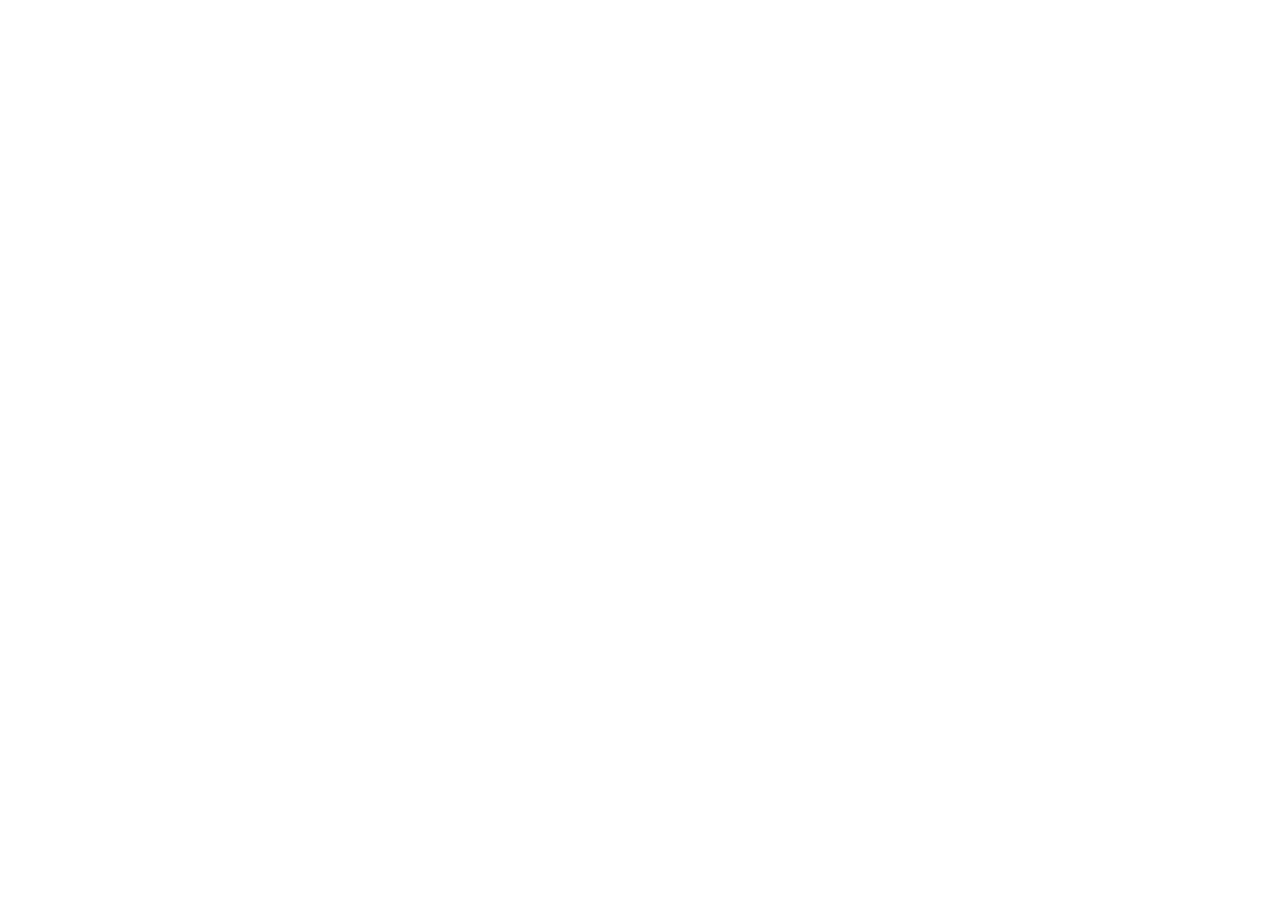
==== commit 4ed0851a: "remove web directory and link to n8n-workflow-explorer" ====
--- a/index.html
+++ b/index.html
@@ -1,491 +1,17 @@
 <!DOCTYPE html>
 <html lang="en">
 <head>
-<meta charset="utf-8">
-<meta name="viewport" content="width=device-width, initial-scale=1, viewport-fit=cover">
-<title>Atharv Automation Studio — n8n Workflow Library</title>
-<meta name="description" content="Searchable, verified library of 1,044+ enterprise n8n automation workflows across 30 categories with interactive node visualizer.">
-<link rel="preconnect" href="https://fonts.googleapis.com">
-<link href="https://fonts.googleapis.com/css2?family=Inter:wght@400;500;600;700&family=JetBrains+Mono:wght@400;500&display=swap" rel="stylesheet">
-<style>
-:root{
-  --bg:#0a0a0b;--surface:#121214;--line:#232327;--text:#f4f4f5;--muted:#8d8d96;--accent:#ff6d5a;--accent-ink:#1a0805;
-  --ease:cubic-bezier(.23,1,.32,1);
-  --sans:Inter,system-ui,-apple-system,"Segoe UI",sans-serif;--mono:"JetBrains Mono",ui-monospace,Menlo,monospace;
-  box-sizing:border-box;padding-top:env(safe-area-inset-top,0px);padding-bottom:env(safe-area-inset-bottom,0px);
-}
-@media (prefers-color-scheme:light){:root:not([data-theme="dark"]){--bg:#fafaf9;--surface:#fff;--line:#e4e4e0;--text:#141416;--muted:#6b6b73;--accent:#e8442f;--accent-ink:#fff}}
-:root[data-theme="light"]{--bg:#fafaf9;--surface:#fff;--line:#e4e4e0;--text:#141416;--muted:#6b6b73;--accent:#e8442f;--accent-ink:#fff}
-:root[data-theme="dark"]{--bg:#0a0a0b;--surface:#121214;--line:#232327;--text:#f4f4f5;--muted:#8d8d96;--accent:#ff6d5a;--accent-ink:#1a0805}
-html{scroll-padding-top:env(safe-area-inset-top,0px);color-scheme:dark light}
-*{box-sizing:border-box;margin:0}
-body{background:var(--bg);color:var(--text);font:400 16px/1.6 var(--sans);-webkit-font-smoothing:antialiased;overflow-x:hidden}
-a{color:inherit;text-decoration:none}
-.wrap{max-width:1120px;margin:0 auto;padding:0 24px}
-.mono{font-family:var(--mono);font-size:12px;letter-spacing:.08em;text-transform:uppercase;color:var(--muted)}
-nav{position:fixed;inset:0 0 auto;z-index:20;padding-top:env(safe-area-inset-top,0px);backdrop-filter:blur(14px);background:color-mix(in srgb,var(--bg) 70%,transparent);border-bottom:1px solid var(--line)}
-nav .wrap{display:flex;align-items:center;justify-content:space-between;height:60px}
-.nav-actions{display:flex;align-items:center;gap:12px}
-.logo{display:flex;gap:10px;align-items:center;font-weight:600;letter-spacing:-.01em}
-.logo i{width:20px;height:20px;border-radius:6px;background:var(--accent);display:block;position:relative}
-.logo i::after{content:"";position:absolute;inset:6px;border-radius:2px;background:var(--bg)}
-.btn{display:inline-flex;align-items:center;gap:8px;padding:12px 20px;border-radius:10px;font-weight:500;font-size:15px;border:1px solid var(--line);background:var(--surface);transition:transform .16s var(--ease),background .2s,border-color .2s}
-.btn:hover{border-color:var(--muted)}
-.btn:active{transform:scale(.97)}
-.btn.pri{background:var(--accent);color:var(--accent-ink);border-color:transparent;font-weight:600}
-.btn.pri:hover{background:color-mix(in srgb,var(--accent) 88%,white)}
-.btn:focus-visible{outline:2px solid var(--accent);outline-offset:3px}
-
-/* HERO */
-.hero{min-height:100vh;display:grid;align-items:center;padding:110px 0 60px;position:relative;overflow:hidden}
-.hero .wrap{display:grid;grid-template-columns:1.05fr 1fr;gap:40px;align-items:center}
-h1{font-size:clamp(40px,6vw,76px);line-height:1.02;letter-spacing:-.035em;font-weight:700;margin:18px 0 22px;text-wrap:balance}
-h1 em{font-style:normal;color:var(--accent)}
-.lede{color:var(--muted);font-size:18px;max-width:46ch;margin-bottom:32px}
-.ctas{display:flex;gap:12px;flex-wrap:wrap}
-.stage3d{perspective:1100px;height:480px;display:grid;place-items:center}
-.graph{width:min(100%,520px);aspect-ratio:1;transform-style:preserve-3d;will-change:transform;transition:transform .5s var(--ease)}
-.graph svg{width:100%;height:100%;overflow:visible}
-.node rect{fill:var(--surface);stroke:var(--line);stroke-width:1.2}
-.node text{fill:var(--text);font:500 11px var(--mono)}
-.node .dot{fill:var(--accent)}
-.edge{fill:none;stroke:var(--muted);stroke-width:1.2;stroke-dasharray:4 6;opacity:.6;animation:flow 1.6s linear infinite}
-@keyframes flow{to{stroke-dashoffset:-20}}
-.grid-bg{position:absolute;inset:0;background-image:linear-gradient(var(--line) 1px,transparent 1px),linear-gradient(90deg,var(--line) 1px,transparent 1px);background-size:56px 56px;opacity:.35;mask-image:radial-gradient(ellipse at 70% 40%,#000 0,transparent 70%);-webkit-mask-image:radial-gradient(ellipse at 70% 40%,#000 0,transparent 70%)}
-
-/* TUNNEL */
-.tunnel{height:520vh;position:relative}
-.sticky{position:sticky;top:0;height:100vh;overflow:hidden;perspective:900px;perspective-origin:50% 45%}
-.sticky .head{position:absolute;top:12vh;left:0;right:0;text-align:center;z-index:5;pointer-events:none}
-.sticky h2{font-size:clamp(28px,4vw,48px);letter-spacing:-.03em;margin-top:10px}
-.world{position:absolute;inset:0;transform-style:preserve-3d;will-change:transform}
-.card{position:absolute;left:50%;top:50%;width:min(340px,78vw);padding:22px;border-radius:16px;background:var(--surface);border:1px solid var(--line);transform-style:preserve-3d;transition:border-color .2s;will-change:opacity}
-.card:hover{border-color:var(--accent)}
-.card .tag{display:flex;justify-content:space-between;margin-bottom:34px}
-.card h3{font-size:22px;letter-spacing:-.02em;margin-bottom:6px}
-.card p{color:var(--muted);font-size:14px}
-.card .n{font:500 40px var(--mono);color:var(--accent);letter-spacing:-.04em}
-.progress{position:absolute;bottom:6vh;left:50%;width:160px;height:2px;background:var(--line);transform:translateX(-50%);z-index:5}
-.progress b{display:block;height:100%;width:0;background:var(--accent)}
-
-/* STEPS */
-section.pad{padding:140px 0}
-.steps{display:grid;grid-template-columns:repeat(3,1fr);gap:16px;margin-top:56px}
-.step{padding:28px;border:1px solid var(--line);border-radius:16px;background:var(--surface);opacity:0;transform:translateY(24px) rotateX(8deg);transition:opacity .7s var(--ease),transform .7s var(--ease)}
-.step.in{opacity:1;transform:none}
-.step:nth-child(2){transition-delay:.08s}.step:nth-child(3){transition-delay:.16s}
-.step span{color:var(--accent);font:500 13px var(--mono)}
-.step h3{margin:44px 0 8px;font-size:20px;letter-spacing:-.02em}
-.step p{color:var(--muted);font-size:15px}
-pre{margin-top:28px;padding:20px;border-radius:12px;background:var(--surface);border:1px solid var(--line);font:400 13px/1.7 var(--mono);color:var(--muted);overflow-x:auto}
-pre b{color:var(--accent);font-weight:500}
-.cta{text-align:center;border-top:1px solid var(--line)}
-.cta h2{font-size:clamp(32px,5vw,60px);letter-spacing:-.035em;line-height:1.05;margin:14px auto 28px;max-width:16ch;text-wrap:balance}
-footer{padding:28px 0;border-top:1px solid var(--line);color:var(--muted);font-size:13px}
-footer .wrap{display:flex;justify-content:space-between;flex-wrap:wrap;gap:8px}
-@media(max-width:820px){.hero .wrap{grid-template-columns:1fr}.stage3d{height:340px}.steps{grid-template-columns:1fr}}
-@media(prefers-reduced-motion:reduce){*{animation:none!important;transition:none!important}.step{opacity:1;transform:none}}
-/* ADDED: loader, progress, scrub, terminal, h-scroll, marquee */
-#loader{position:fixed;inset:0;z-index:100;background:var(--bg);display:grid;place-items:center;transition:opacity .6s var(--ease),visibility .6s}
-#loader.done{opacity:0;visibility:hidden}
-#loader pre{background:none;border:0;color:var(--muted);min-height:130px}
-#loader pre b{color:var(--accent)}
-#topbar{position:fixed;top:0;left:0;height:2px;width:0;background:var(--accent);z-index:30}
-.w{display:inline-block;overflow:hidden;vertical-align:top;padding-bottom:.08em}
-.w>span{display:inline-block;transform:translateY(110%);transition:transform .9s var(--ease)}
-.go .w>span{transform:none}
-.pin{position:relative}
-.pin>.sticky2{position:sticky;top:0;height:100vh;display:grid;align-items:center;overflow:hidden}
-.scrub p{font-size:clamp(28px,4.6vw,60px);line-height:1.15;letter-spacing:-.03em;font-weight:600;max-width:22ch;margin:0 auto;text-align:left}
-.scrub .sw{opacity:.14;transition:opacity .25s linear}
-.scrub .sw.on{opacity:1}
-.term{border:1px solid var(--line);border-radius:14px;background:var(--surface);padding:22px 24px;font:400 13px/1.9 var(--mono);color:var(--muted);min-height:340px;box-shadow:0 30px 80px -30px color-mix(in srgb,var(--accent) 35%,transparent)}
-.term div{opacity:0;transform:translateX(-8px);transition:opacity .35s,transform .35s var(--ease)}
-.term div.on{opacity:1;transform:none}
-.term b{color:var(--accent);font-weight:500}
-.term .ok{color:#4ade80}
-.two{display:grid;grid-template-columns:1fr 1.2fr;gap:48px;align-items:center}
-.two h2{font-size:clamp(28px,4vw,48px);letter-spacing:-.03em;margin-top:10px;line-height:1.05}
-.two p{color:var(--muted);margin-top:16px;max-width:38ch}
-.htrack{display:flex;gap:24px;padding:0 8vw;will-change:transform}
-.panel{flex:0 0 min(70vw,520px);height:62vh;border:1px solid var(--line);border-radius:20px;background:var(--surface);padding:32px;display:flex;flex-direction:column;justify-content:space-between}
-.panel .big{font:600 clamp(72px,12vw,150px)/1 var(--sans);letter-spacing:-.06em;color:var(--accent)}
-.panel h3{font-size:24px;letter-spacing:-.02em;margin-bottom:6px}
-.panel p{color:var(--muted)}
-.stats{display:grid;grid-template-columns:repeat(4,1fr);gap:16px;margin-top:48px}@media(max-width:900px){.stats{grid-template-columns:1fr 1fr}}
-.stat{border-top:1px solid var(--line);padding-top:20px}
-.stat b{display:block;font:600 clamp(40px,6vw,76px)/1 var(--sans);letter-spacing:-.05em}
-.marq{overflow:hidden;border-block:1px solid var(--line);padding:18px 0;mask-image:linear-gradient(90deg,transparent,#000 10%,#000 90%,transparent);-webkit-mask-image:linear-gradient(90deg,transparent,#000 10%,#000 90%,transparent)}
-.marq div{display:flex;gap:48px;width:max-content;animation:mq 30s linear infinite;font:500 14px var(--mono);color:var(--muted);text-transform:uppercase;letter-spacing:.1em}
-.marq span::before{content:"◆";color:var(--accent);margin-right:48px}
-@keyframes mq{to{transform:translateX(-50%)}}
-.bh{font-size:clamp(28px,4vw,52px);letter-spacing:-.03em;line-height:1.05;margin:10px auto 28px;max-width:20ch;text-wrap:balance}
-.gstage{perspective:1200px;margin:10px auto}.gstage svg{width:100%;max-width:900px;transform-style:preserve-3d;will-change:transform;overflow:visible}
-.ed{fill:none;stroke:var(--accent);stroke-width:2;stroke-dasharray:1;stroke-dashoffset:1}
-.gn{opacity:0;transition:opacity .4s}.gn.on{opacity:1}.gn rect{fill:var(--surface);stroke:var(--line)}.gn.on rect{stroke:var(--accent)}.gn text{fill:var(--text);font:500 12px var(--mono)}
-.bento{display:grid;grid-template-columns:repeat(3,1fr);gap:16px;margin-top:40px;text-align:left}
-.bc{border:1px solid var(--line);border-radius:18px;background:var(--surface);padding:28px;min-height:210px;display:flex;flex-direction:column;justify-content:flex-end;gap:8px}
-.bc.big{grid-column:span 2}.bc h3{font-size:22px;letter-spacing:-.02em}.bc p,.stat p{color:var(--muted);font-size:14px;margin-top:6px}
-kbd{font:500 12px var(--mono);border:1px solid var(--line);border-radius:5px;padding:1px 6px}
-.stats.sec .stat{border:1px solid var(--line);border-radius:16px;background:var(--surface);padding:24px}
-[data-r]{opacity:0;transform:translateY(36px) scale(.96);transition:opacity .8s var(--ease),transform .8s var(--ease)}
-[data-r].in{opacity:1;transform:none}[data-tilt].in{transition:opacity .8s var(--ease),transform .25s var(--ease)}
-.glow{position:fixed;inset:0;pointer-events:none;z-index:1;background:radial-gradient(520px circle at var(--mx,50%) var(--my,30%),color-mix(in srgb,var(--accent) 11%,transparent),transparent 60%)}
-@media(max-width:820px){.bento{grid-template-columns:1fr}.bc.big{grid-column:auto}}
-@media(prefers-reduced-motion:reduce){[data-r]{opacity:1;transform:none}}
-@media(max-width:820px){.two{grid-template-columns:1fr}.stats{grid-template-columns:1fr}}
-.dock{position:fixed;bottom:calc(20px + env(safe-area-inset-bottom,0px));left:50%;transform:translate(-50%,120%);z-index:50;transition:transform .4s var(--ease),opacity .4s;opacity:0;pointer-events:none}
-.dock.show{transform:translate(-50%,0);opacity:1;pointer-events:auto}
-.dock-inner{display:flex;align-items:center;gap:16px;background:color-mix(in srgb,var(--surface) 92%,transparent);border:1px solid var(--accent);box-shadow:0 20px 50px -15px color-mix(in srgb,var(--accent) 35%,transparent);backdrop-filter:blur(16px);padding:10px 18px;border-radius:14px}
-.dock-text{display:flex;flex-direction:column;font-size:12.5px;line-height:1.35;text-align:left}
-.dock-text strong{color:var(--text);font-size:14px;letter-spacing:-.01em}
-.dock-text span{color:var(--muted)}
-</style>
+  <meta charset="utf-8">
+  <meta name="viewport" content="width=device-width, initial-scale=1">
+  <title>Atharv Automation Studio — n8n Workflow Library</title>
+  <meta http-equiv="refresh" content="0; url=https://cyber-atharv.github.io/n8n-workflow-explorer/">
+  <link rel="canonical" href="https://cyber-atharv.github.io/n8n-workflow-explorer/">
+  <script>
+    // Seamless immediate client redirect to live workflow explorer
+    window.location.replace("https://cyber-atharv.github.io/n8n-workflow-explorer/" + window.location.search + window.location.hash);
+  </script>
 </head>
-<body>
-<div id="loader"><pre id="boot"></pre></div>
-<div id="topbar"></div>
-<nav><div class="wrap">
-  <a class="logo" href="#top"><i></i>Atharv Automation Studio</a>
-  <div class="nav-actions">
-    <a class="btn pri" href="browse.html">Open Library App →</a>
-    <a class="btn" id="navRepo" href="https://github.com/cyber-atharv/n8n-workflow-library" target="_blank" rel="noopener">GitHub ↗</a>
-  </div>
-</div></nav>
-
-<header class="hero" id="top">
-  <div class="grid-bg"></div>
-  <div class="wrap">
-    <div>
-      <span class="mono">Atharv Studio · 100% Tested · 30 Domains</span>
-      <h1>1,044 n8n workflows. <em>Paste.</em> Run.</h1>
-      <p class="lede" id="lede">The searchable, deduplicated, security-audited n8n library with an interactive node visualizer. Copy the JSON, paste on your canvas, ship.</p>
-      <div class="ctas">
-        <a class="btn pri" id="heroBrowse" href="browse.html">Browse the library app →</a>
-        <a class="btn" id="heroRepo" href="https://github.com/cyber-atharv/n8n-workflow-library" target="_blank" rel="noopener">GitHub Repo</a>
-        <a class="btn" href="#how">How it works</a>
-      </div>
-    </div>
-    <div class="stage3d" id="stage">
-      <div class="graph" id="graph">
-        <svg viewBox="0 0 520 520" aria-label="Animated n8n workflow graph">
-          <path class="edge" d="M110 130 C 200 130, 190 260, 260 260"/>
-          <path class="edge" d="M260 260 C 330 260, 330 150, 410 150"/>
-          <path class="edge" d="M260 260 C 330 260, 330 390, 410 390"/>
-          <path class="edge" d="M110 390 C 190 390, 190 260, 260 260"/>
-          <g class="node" style="transform:translateZ(60px)"><rect x="40" y="105" width="140" height="50" rx="12"/><circle class="dot" cx="58" cy="130" r="4"/><text x="72" y="134">Webhook</text></g>
-          <g class="node"><rect x="40" y="365" width="140" height="50" rx="12"/><circle class="dot" cx="58" cy="390" r="4"/><text x="72" y="394">Schedule</text></g>
-          <g class="node"><rect x="190" y="235" width="140" height="50" rx="12" style="stroke:var(--accent)"/><circle class="dot" cx="208" cy="260" r="4"/><text x="222" y="264">AI Agent</text></g>
-          <g class="node"><rect x="340" y="125" width="140" height="50" rx="12"/><circle class="dot" cx="358" cy="150" r="4"/><text x="372" y="154">Slack</text></g>
-          <g class="node"><rect x="340" y="365" width="140" height="50" rx="12"/><circle class="dot" cx="358" cy="390" r="4"/><text x="372" y="394">Google Sheets</text></g>
-        </svg>
-      </div>
-    </div>
-  </div>
-</header>
-
-<section class="tunnel" id="tunnel">
-  <div class="sticky">
-    <div class="head"><span class="mono">Categories</span><h2>Fly through the library</h2></div>
-    <div class="world" id="world"></div>
-    <div class="progress"><b id="bar"></b></div>
-  </div>
-</section>
-
-<section class="pin scrub" id="scrub" style="height:300vh"><div class="sticky2"><div class="wrap"><p id="scrubText">Every hour you spend rebuilding the same automation is an hour you never get back. Import it. Connect it. Ship it.</p></div></div></section>
-
-<section class="pin" id="termSec" style="height:320vh"><div class="sticky2"><div class="wrap two">
-  <div><span class="mono">Live import</span><h2>From JSON to running workflow in seconds.</h2><p>Scroll to watch an import happen, step by step.</p></div>
-  <div class="term" id="term"></div>
-</div></div></section>
-
-<section class="pin" id="hs" style="height:420vh"><div class="sticky2"><div class="htrack" id="htrack">
-  <div class="panel"><span class="mono">Built for</span><div><h3>Founders &amp; makers</h3><p>Automate lead capture, invoicing and reporting without hiring.</p></div><div class="big">01</div></div>
-  <div class="panel"><span class="mono">Built for</span><div><h3>Agencies</h3><p>Deploy proven client workflows and white-label them fast.</p></div><div class="big">02</div></div>
-  <div class="panel"><span class="mono">Built for</span><div><h3>Developers</h3><p>Fork, extend and version every workflow as plain JSON in Git.</p></div><div class="big">03</div></div>
-  <div class="panel"><span class="mono">Built for</span><div><h3>Learners</h3><p>Reverse-engineer real automations to master n8n quickly.</p></div><div class="big">04</div></div>
-</div></div></section>
-
-<section class="pad" style="padding-bottom:60px"><div class="wrap"><span class="mono">By the numbers</span>
-  <div class="stats"><div class="stat"><b data-n="1044">0</b><span class="mono">Curated workflows</span></div><div class="stat"><b data-n="30">0</b><span class="mono">Categories</span></div><div class="stat"><b data-n="85" data-s="+">0</b><span class="mono">Nodes &amp; services</span></div><div class="stat"><b data-n="5">0</b><span class="mono">Atharv originals</span></div></div></div></section>
-<section class="pin" id="gsec" style="height:380vh"><div class="sticky2"><div class="wrap" style="text-align:center">
-  <span class="mono">Interactive node visualizer</span><h2 class="bh">See the architecture before you import it.</h2>
-  <div class="gstage"><svg id="gsvg" viewBox="0 0 860 330"></svg></div>
-  <div class="mono" id="gcap">Node 0 / 6</div>
-</div></div></section>
-
-<section class="pad"><div class="wrap"><span class="mono">Everything built in</span><h2 class="bh">A library that works like a product.</h2>
-<div class="bento">
-<div class="bc big" data-r data-tilt><span class="mono">Search</span><h3>Find anything instantly</h3><p>Search by name, AI agent, Slack, Shopify, webhook or RAG. Press <kbd>/</kbd> to jump straight in.</p></div>
-<div class="bc" data-r data-tilt><span class="mono">Filters</span><h3>Slice 1,044 workflows</h3><p>Category, integration, trigger, complexity and credentials.</p></div>
-<div class="bc" data-r data-tilt><span class="mono">Visualizer</span><h3>Zoomable node graph</h3><p>Inspect nodes, triggers and config before you commit.</p></div>
-<div class="bc" data-r data-tilt><span class="mono">Import</span><h3>Copy &amp; download</h3><p>One-click clipboard copy or .json download.</p></div>
-<div class="bc big" data-r data-tilt><span class="mono">10-second guide</span><h3>Ctrl+V on your canvas. Done.</h3><p>Every workflow ships with a step-by-step import guide and similar-workflow suggestions.</p></div>
-</div></div></section>
-
-<section class="pad" style="padding-top:40px"><div class="wrap"><span class="mono">Security &amp; integrity audit</span><h2 class="bh">Audited, redacted, deduplicated.</h2>
-<div class="stats sec">
-<div class="stat" data-r data-tilt><b data-n="752">0</b><span class="mono">Plausible &amp; safe</span><p>Zero execution vulnerabilities.</p></div>
-<div class="stat" data-r data-tilt><b data-n="297">0</b><span class="mono">Manual review advised</span><p>Credentials, HTTP endpoints, special nodes.</p></div>
-<div class="stat" data-r data-tilt><b data-n="100" data-s="%">0</b><span class="mono">Secrets redacted</span><p>Keys and tokens masked everywhere.</p></div>
-<div class="stat" data-r data-tilt><b data-n="0">0</b><span class="mono">Duplicates</span><p>SHA-256 and structural dedup.</p></div>
-</div></div></section>
-<div class="marq"><div id="mq"></div></div>
-
-<section class="pad" id="how"><div class="wrap">
-  <span class="mono">How it works</span>
-  <h2 style="font-size:clamp(28px,4vw,48px);letter-spacing:-.03em;margin-top:10px">Three steps. No boilerplate.</h2>
-  <div class="steps">
-    <div class="step"><span>01</span><h3>Pick a workflow</h3><p>Browse by category. Each folder has a README, the workflow JSON and setup notes.</p></div>
-    <div class="step"><span>02</span><h3>Import to n8n</h3><p>Copy the JSON, open your canvas, and paste with Ctrl/Cmd + V. Nodes appear instantly.</p></div>
-    <div class="step"><span>03</span><h3>Connect and run</h3><p>Add your own credentials, test with sample data, then activate.</p></div>
-  </div>
-  <pre><b>$</b> git clone <span id="cloneUrl">https://github.com/cyber-atharv/n8n-workflow-library.git</span></pre>
-</div></section>
-
-<section class="pad cta" id="cta"><div class="wrap">
-  <span class="mono">Atharv Workplace · 1,044 Automations</span>
-  <h2>Stop rebuilding. Step into the workflow explorer.</h2>
-  <p class="lede" style="margin: 0 auto 30px; max-width: 48ch;">Search, filter by complexity, inspect visual node chains, and copy JSON directly to your n8n canvas.</p>
-  <div class="ctas" style="justify-content: center;">
-    <a class="btn pri" id="ctaBrowse" href="browse.html" style="font-size: 16px; padding: 14px 26px;">Open Workflow Explorer →</a>
-    <a class="btn" id="ctaRepo" href="#" target="_blank" rel="noopener">Star on GitHub ↗</a>
-  </div>
-</div></section>
-
-<footer><div class="wrap"><span>© <span id="yr"></span> Atharv Automation Studio · Created by Atharv Hogade (@cyber-atharv)</span><span>Not affiliated with n8n GmbH.</span></div></footer>
-
-<script>
-const CONFIG = {
-  repo: "https://github.com/cyber-atharv/n8n-workflow-library",
-  categories: [
-    {n:"01",t:"AI Agents & LLMs",d:"LLM chains, prompts, tool-calling agents.",c:"40 workflows"},
-    {n:"02",t:"OpenAI & AI Integrations",d:"GPT-4o, Claude 3.5, Gemini, Perplexity.",c:"40 workflows"},
-    {n:"03",t:"RAG & Vector Databases",d:"Qdrant, Pinecone, Chroma embeddings.",c:"39 workflows"},
-    {n:"04",t:"Chatbots & Conversational",d:"Customer assistants, dialogue flows.",c:"40 workflows"},
-    {n:"05",t:"WhatsApp, Telegram & Slack",d:"Multi-channel messaging & alerts.",c:"40 workflows"},
-    {n:"06",t:"Web Scraping & Browser",d:"Headless scraping, spiders, HTML extract.",c:"34 workflows"},
-    {n:"07",t:"Lead Gen & Enrichment",d:"Hunter, Clearbit, B2B intelligence.",c:"37 workflows"},
-    {n:"08",t:"Email Marketing & Outreach",d:"SendGrid, Mailchimp, campaigns.",c:"39 workflows"},
-    {n:"09",t:"Social Media Publishing",d:"Twitter/X, LinkedIn, auto-schedulers.",c:"40 workflows"},
-    {n:"10",t:"E-Commerce & Shopify",d:"Orders, cart recovery, inventory.",c:"40 workflows"}
-  ]
-};
-
-const $=s=>document.querySelector(s);
-["navRepo","heroRepo","ctaRepo"].forEach(i=>{
-  const el = $("#"+i);
-  if(el) el.href = CONFIG.repo;
-});
-$("#cloneUrl").textContent=CONFIG.repo+".git";
-$("#yr").textContent=new Date().getFullYear();
-
-const GAP=620, world=$("#world"), N=CONFIG.categories.length;
-CONFIG.categories.forEach((c,i)=>{
-  const el=document.createElement("a");
-  el.className="card"; el.href="browse.html?cat="+encodeURIComponent(c.t);
-  const x=(i%2?1:-1)*(120+(i%3)*40), y=(i%3-1)*60;
-  el._z=-i*GAP; el._x=x; el._y=y;
-  el.innerHTML=`<div class="tag mono"><span>${c.c}</span><span>↗</span></div><div class="n">${c.n}</div><h3>${c.t}</h3><p>${c.d}</p>`;
-  el.style.transform=`translate(-50%,-50%) translate3d(${x}px,${y}px,${el._z}px)`;
-  world.appendChild(el);
-});
-
-const tunnel=$("#tunnel"), bar=$("#bar"), cards=[...world.children];
-const reduce=matchMedia("(prefers-reduced-motion:reduce)").matches;
-let tick=false;
-function update(){
-  tick=false;
-  const r=tunnel.getBoundingClientRect(), max=tunnel.offsetHeight-innerHeight;
-  const p=Math.min(1,Math.max(0,-r.top/max));
-  const cam=p*(N-1)*GAP+120;
-  world.style.transform=`translateZ(${cam}px)`;
-  bar.style.width=(p*100)+"%";
-  cards.forEach(c=>{
-    const d=c._z+cam;
-    const far = d<-GAP*2.2 ? 0 : d<-GAP ? .25 : 1;
-    c.style.opacity = d>380 ? Math.max(0,1-(d-300)/80) : far;
-    c.style.pointerEvents = (d>-200&&d<300)?"auto":"none";
-  });
-}
-addEventListener("scroll",()=>{if(!tick){tick=true;requestAnimationFrame(update)}},{passive:true});
-addEventListener("resize",update); update();
-
-// hero graph: pointer + scroll tilt
-const g=$("#graph");
-let mx=0,my=0;
-function tilt(){g.style.transform=`rotateX(${55-my*10-scrollY*.03}deg) rotateZ(${-35+mx*10}deg)`}
-if(!reduce){
-  addEventListener("pointermove",e=>{mx=e.clientX/innerWidth-.5;my=e.clientY/innerHeight-.5;tilt()});
-  addEventListener("scroll",tilt,{passive:true});
-}
-tilt();
-
-// boot loader
-const bootLines=["<b>></b> BOOT SEQUENCE…","<b>></b> LOADING 1,044 WORKFLOWS [OK]","<b>></b> 30 DOMAINS INDEXED [READY]","<b>></b> LINK: n8n CANVAS [ESTABLISHED]"];
-const boot=$("#boot");let bi=0;
-const bt=setInterval(()=>{
-  if(bi<bootLines.length){
-    boot.innerHTML+=bootLines[bi++]+"\n";
-  }else{
-    clearInterval(bt);
-    setTimeout(()=>{
-      $("#loader").classList.add("done");
-      document.body.classList.add("go");
-    },350);
-  }
-},reduce?0:380);
-
-// split headline into masked words
-const h1=$("h1");
-function splitNode(n){
-  [...n.childNodes].forEach(c=>{
-    if(c.nodeType===3){
-      const f=document.createDocumentFragment();
-      c.textContent.split(/(\s+)/).forEach(t=>{
-        if(/^\s+$/.test(t)||!t){
-          f.append(t);
-        }else{
-          const w=document.createElement("span");
-          w.className="w";w.innerHTML="<span></span>";
-          w.firstChild.textContent=t;
-          w.firstChild.style.transitionDelay=(splitNode.i++*70)+"ms";
-          f.append(w);
-        }
-      });
-      c.replaceWith(f);
-    }else splitNode(c);
-  });
-}
-splitNode.i=0;splitNode(h1);
-
-// scrub words
-const st=$("#scrubText");
-st.innerHTML=st.textContent.trim().split(" ").map(w=>`<span class="sw">${w}</span>`).join(" ");
-const sw=[...st.querySelectorAll(".sw")];
-
-// terminal
-const lines=[
-  "<b>$</b> git clone n8n-workflow-library",
-  "<span class=ok>✓</span> indexed 1,044 workflows across 30 domains",
-  "<b>$</b> open workflows/01 - AI Agents & LLMs/",
-  "<span class=ok>✓</span> found workflow.json",
-  "<b>$</b> copy workflow.json",
-  "<b>></b> paste into n8n canvas  [ Ctrl+V / Cmd+V ]",
-  "<span class=ok>✓</span> nodes and connections imported instantly",
-  "<b>></b> add credentials: Slack, OpenAI",
-  "<span class=ok>✓</span> test run passed",
-  "<b>></b> STATUS: ACTIVE · automation live"
-];
-const term=$("#term");term.innerHTML=lines.map(l=>`<div>${l}</div>`).join("");
-const tl=[...term.children];
-
-// marquee
-const names=["Webhook","OpenAI","Slack","Gmail","Google Sheets","Notion","Telegram","HTTP Request","Airtable","Discord","PostgreSQL","Qdrant"];
-$("#mq").innerHTML=[...names,...names].map(n=>`<span>${n}</span>`).join("");
-
-// counters
-const co=new IntersectionObserver(es=>es.forEach(e=>{
-  if(!e.isIntersecting)return;
-  co.unobserve(e.target);
-  const t=+e.target.dataset.n,s=performance.now();
-  (function f(n){
-    const k=Math.min(1,(n-s)/1400);
-    e.target.textContent=Math.round(t*(1-Math.pow(1-k,4))).toLocaleString()+(k==1?(e.target.dataset.s||""):"");
-    if(k<1)requestAnimationFrame(f);
-  })(s);
-}),{threshold:.6});
-document.querySelectorAll("[data-n]").forEach(x=>co.observe(x));
-
-// pinned progress helper
-const prog=el=>{const r=el.getBoundingClientRect();return Math.min(1,Math.max(0,-r.top/(el.offsetHeight-innerHeight)))};
-const scrubEl=$("#scrub"),termEl=$("#termSec"),hs=$("#hs"),track=$("#htrack"),bg=document.querySelector(".grid-bg"),topbar=$("#topbar");
-let t2=false;
-function anim(){
-  t2=false;
-  topbar.style.width=(scrollY/(document.body.scrollHeight-innerHeight)*100)+"%";
-  const a=prog(scrubEl)*1.25;sw.forEach((w,i)=>w.classList.toggle("on",i/sw.length<a));
-  const b=prog(termEl)*1.15;tl.forEach((l,i)=>l.classList.toggle("on",i/tl.length<b));
-  const c=prog(hs);track.style.transform=`translateX(${-c*(track.scrollWidth-innerWidth)}px)`;
-  bg.style.transform=`translateY(${scrollY*.25}px)`;
-}
-addEventListener("scroll",()=>{if(!t2){t2=true;requestAnimationFrame(anim)}},{passive:true});
-addEventListener("resize",anim);anim();
-
-// glow, reveal, tilt
-const glow=document.createElement("div");glow.className="glow";document.body.append(glow);
-addEventListener("pointermove",e=>{glow.style.setProperty("--mx",e.clientX+"px");glow.style.setProperty("--my",e.clientY+"px")},{passive:true});
-
-const rv=new IntersectionObserver(es=>es.forEach(e=>{
-  if(e.isIntersecting){
-    e.target.style.transitionDelay=(Math.min([...e.target.parentNode.children].indexOf(e.target),5)*80)+"ms";
-    e.target.classList.add("in");
-    rv.unobserve(e.target);
-  }
-}),{threshold:.2});
-document.querySelectorAll("[data-r]").forEach(x=>rv.observe(x));
-
-if(!reduce&&matchMedia("(hover:hover)").matches){
-  document.querySelectorAll("[data-tilt]").forEach(c=>{
-    c.addEventListener("pointermove",e=>{
-      const r=c.getBoundingClientRect(),x=(e.clientX-r.left)/r.width-.5,y=(e.clientY-r.top)/r.height-.5;
-      c.style.transitionDelay="0ms";
-      c.style.transform=`perspective(700px) rotateY(${x*12}deg) rotateX(${-y*12}deg) translateZ(8px)`;
-    });
-    c.addEventListener("pointerleave",()=>c.style.transform="");
-  });
-  document.querySelectorAll(".btn.pri").forEach(b=>{
-    b.addEventListener("pointermove",e=>{
-      const r=b.getBoundingClientRect();
-      b.style.translate=`${(e.clientX-r.left-r.width/2)*.18}px ${(e.clientY-r.top-r.height/2)*.28}px`;
-    });
-    b.addEventListener("pointerleave",()=>b.style.translate="");
-  });
-}
-
-// scroll-built node graph
-const gn=["Webhook","Validate","AI Agent","Router","Slack","Sheets"],gs=$("#gsvg"),gx=i=>20+148*i,gy=i=>i%2?200:60;
-let gh="";
-for(let i=0;i<5;i++)gh+=`<path class="ed" pathLength="1" d="M${gx(i)+108} ${gy(i)+28} C ${gx(i)+140} ${gy(i)+28},${gx(i+1)-30} ${gy(i+1)+28},${gx(i+1)} ${gy(i+1)+28}"/>`;
-gn.forEach((n,i)=>gh+=`<g class="gn"><rect x="${gx(i)}" y="${gy(i)}" width="108" height="56" rx="12"/><circle cx="${gx(i)+16}" cy="${gy(i)+28}" r="4" fill="var(--accent)"/><text x="${gx(i)+28}" y="${gy(i)+32}">${n}</text></g>`);
-gs.innerHTML=gh;
-const eds=[...gs.querySelectorAll(".ed")],gns=[...gs.querySelectorAll(".gn")],gsec=$("#gsec"),gcap=$("#gcap");
-function gAnim(){
-  const p=Math.min(1,prog(gsec)*1.15)*6;
-  gns.forEach((n,i)=>n.classList.toggle("on",p>i));
-  eds.forEach((e,i)=>e.style.strokeDashoffset=1-Math.min(1,Math.max(0,p-i-.4)/.6));
-  gcap.textContent=`Node ${Math.min(6,Math.floor(p))} / 6`;
-  if(!reduce)gs.style.transform=`rotateX(${18-prog(gsec)*18}deg) rotateY(${-22+prog(gsec)*22}deg)`;
-}
-addEventListener("scroll",()=>requestAnimationFrame(gAnim),{passive:true});
-gAnim();
-
-// reveal steps
-const io=new IntersectionObserver(es=>es.forEach(e=>{if(e.isIntersecting){e.target.classList.add("in");io.unobserve(e.target)}}),{threshold:.25});
-document.querySelectorAll(".step").forEach(s=>io.observe(s));
-
-// workplace bottom dock trigger
-const dock = $("#dock");
-function checkDock(){
-  const max = document.body.scrollHeight - innerHeight;
-  if(scrollY > max * 0.72){
-    dock.classList.add("show");
-  } else {
-    dock.classList.remove("show");
-  }
-}
-addEventListener("scroll", checkDock, {passive: true});
-checkDock();
-</script>
-
-<div id="dock" class="dock">
-  <div class="dock-inner">
-    <div class="dock-text">
-      <strong>Atharv Workplace</strong>
-      <span>1,044 production workflows ready to paste</span>
-    </div>
-    <a class="btn pri" href="browse.html">Open Explorer →</a>
-  </div>
-</div>
+<body style="background:#0a0a0b;color:#f4f4f5;font-family:system-ui,-apple-system,sans-serif;display:grid;place-items:center;height:100vh;margin:0">
+  <p>Redirecting to <a href="https://cyber-atharv.github.io/n8n-workflow-explorer/" style="color:#ff6d5a;text-decoration:none;font-weight:600">Atharv Workflow Explorer</a>...</p>
 </body>
 </html>
